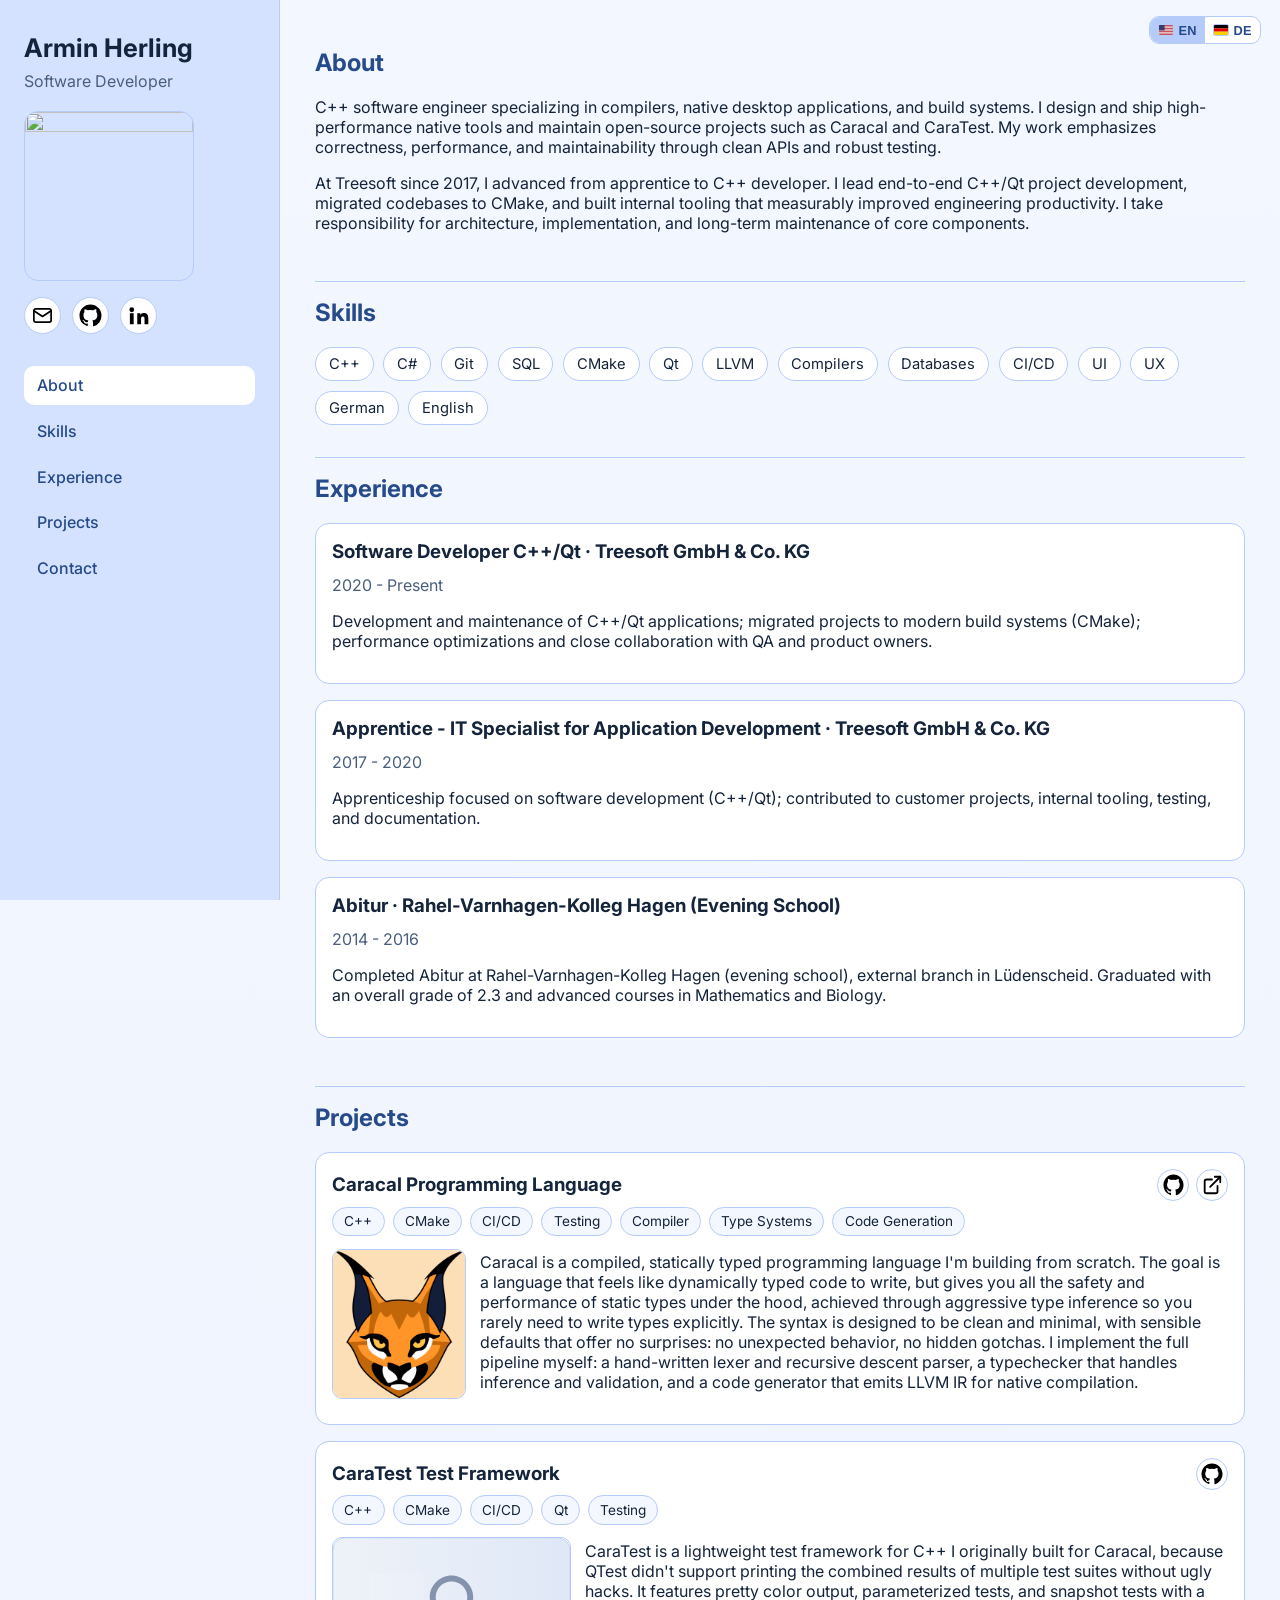
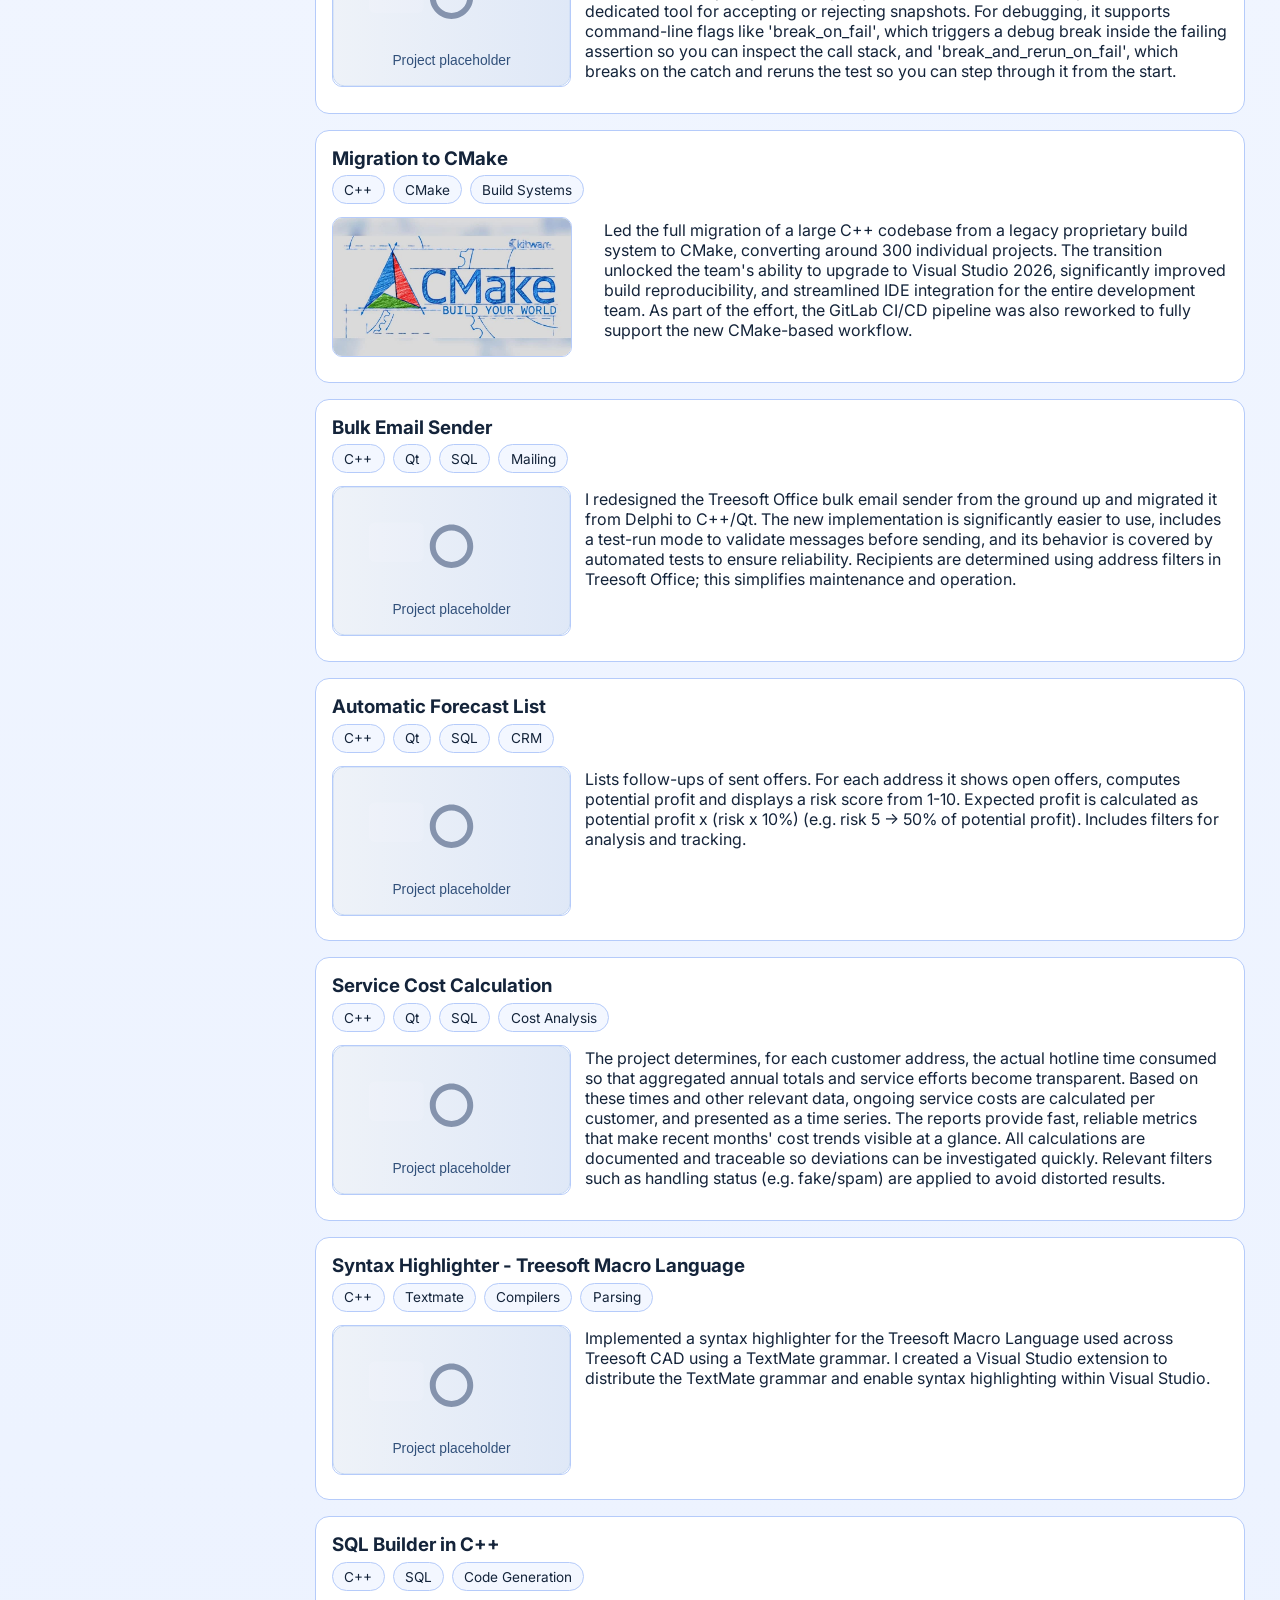
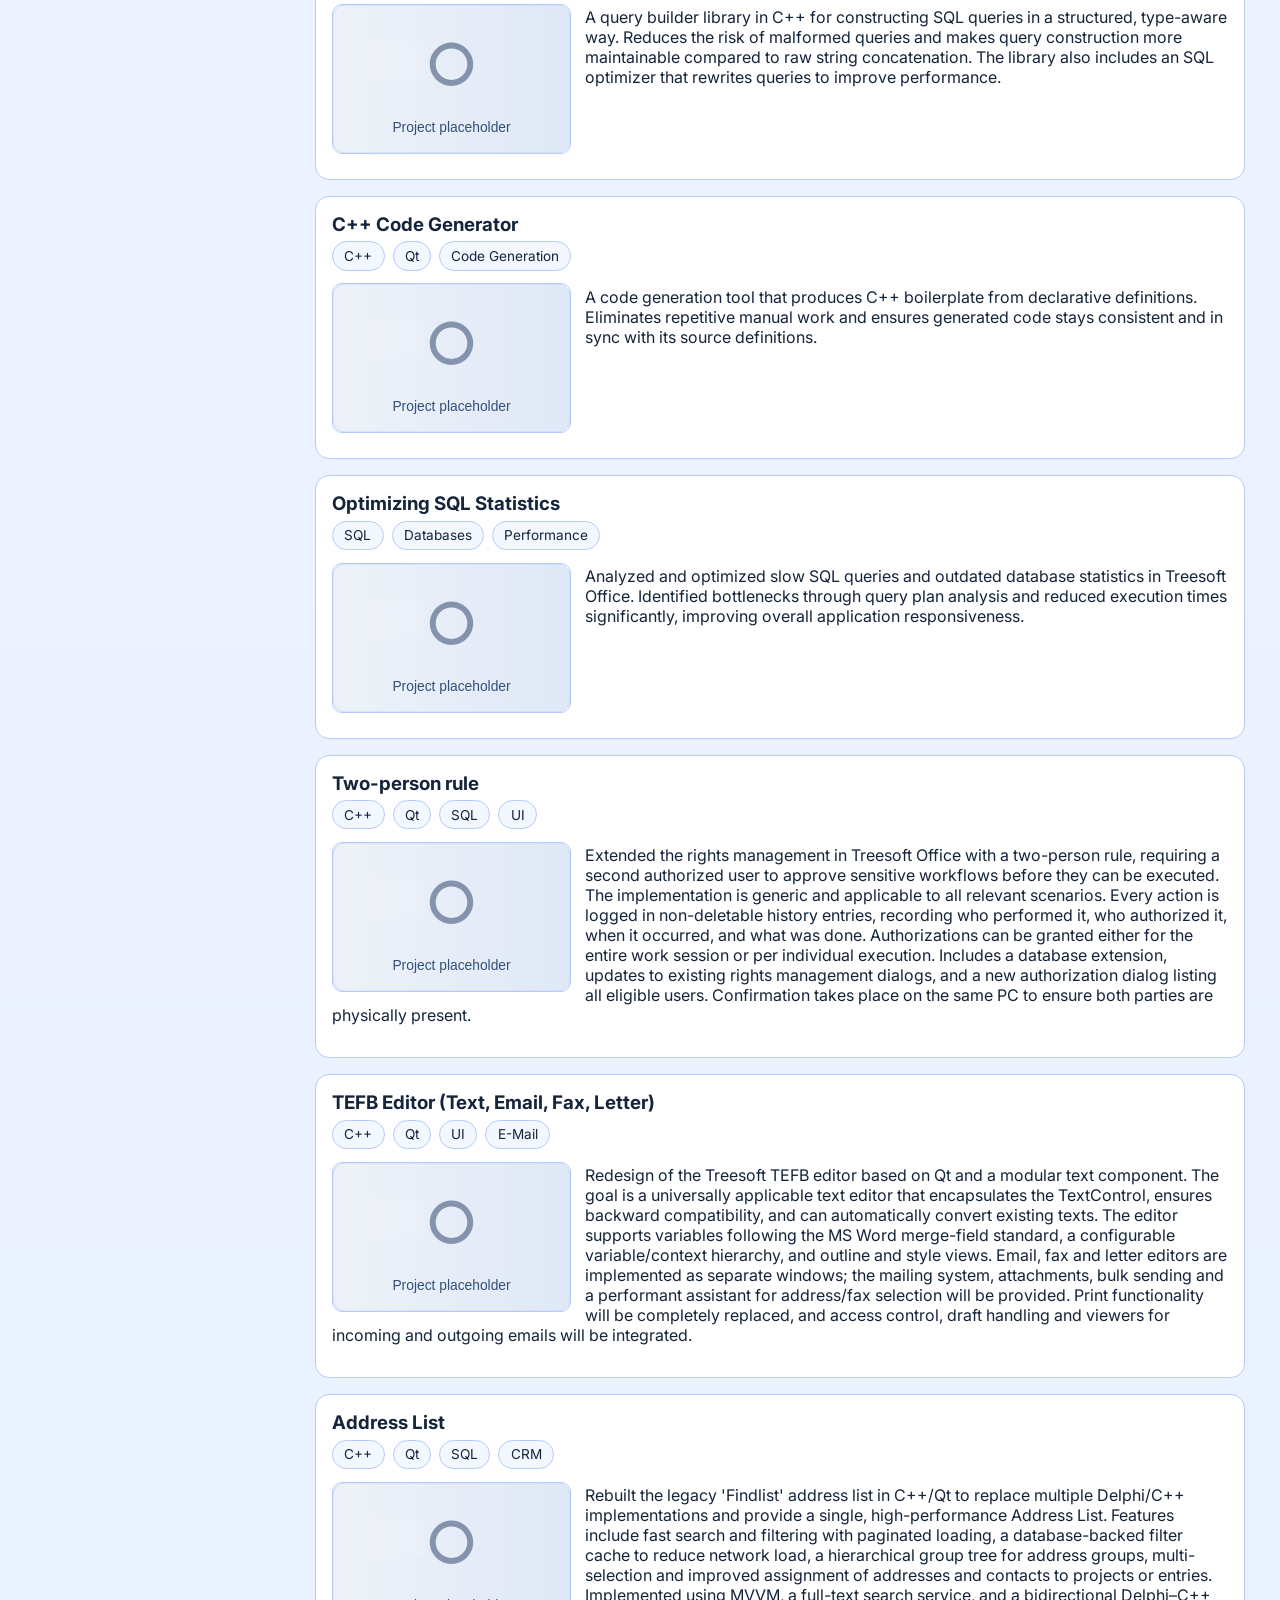
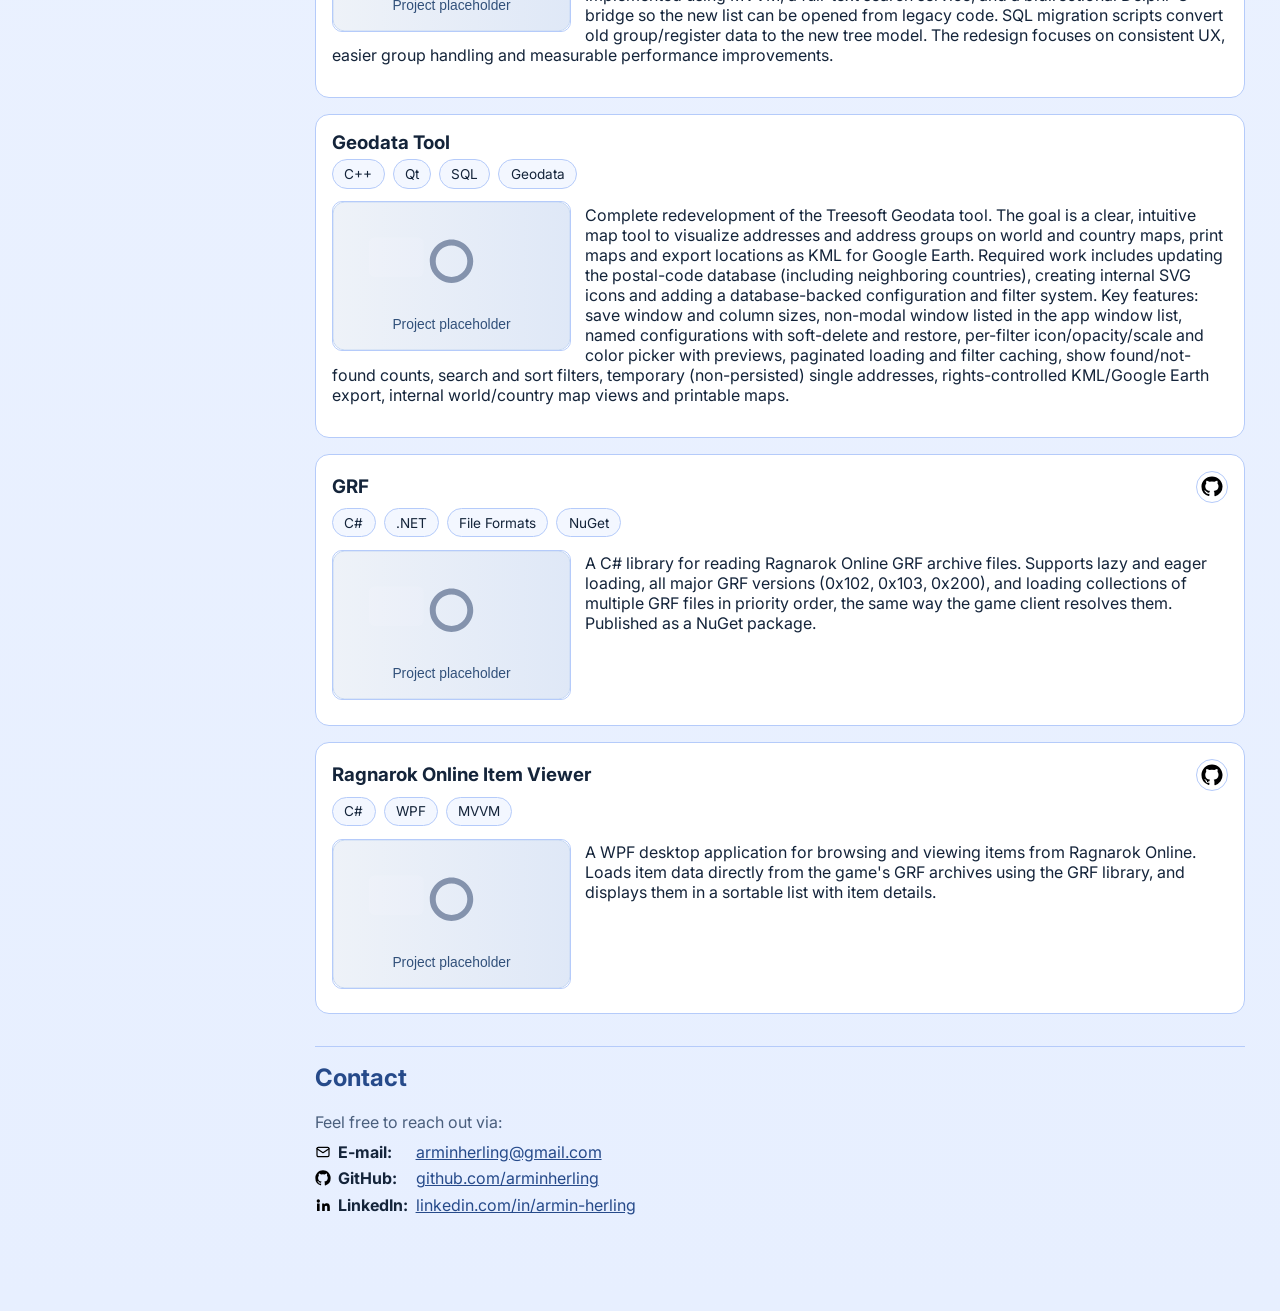
==== resume/index.html @ a92a7674 "Resume with projects" ====
<!DOCTYPE html>
<html lang="en">
  <head>
    <meta charset="UTF-8" />
    <meta name="viewport" content="width=device-width, initial-scale=1.0" />
    <title id="page-title">Armin Herling | Portfolio</title>
    <meta
      id="meta-description"
      name="description"
      content="Single-page portfolio with projects, skills, and contact details."
    />

    <!-- Open Graph / Discord preview -->
    <meta property="og:type" content="website" />
    <meta property="og:title" content="Armin Herling | Portfolio" />
    <meta property="og:description" content="Software developer specializing in C++, C#, compilers, and desktop applications. Check out my projects and skills." />
    <meta property="og:image" content="https://avatars.githubusercontent.com/u/32704397?v=4" />
    <meta property="og:image:width" content="460" />
    <meta property="og:image:height" content="460" />

    <!-- Twitter Card -->
    <meta name="twitter:card" content="summary" />
    <meta name="twitter:title" content="Armin Herling | Portfolio" />
    <meta name="twitter:description" content="Software developer specializing in C++, C#, compilers, and desktop applications. Check out my projects and skills." />
    <meta name="twitter:image" content="https://avatars.githubusercontent.com/u/32704397?v=4" />

    <link rel="preconnect" href="https://fonts.googleapis.com" />
    <link rel="preconnect" href="https://fonts.gstatic.com" crossorigin />
    <link
      href="https://fonts.googleapis.com/css2?family=Inter:wght@400;500;600;700&display=swap"
      rel="stylesheet"
    />
    <link rel="stylesheet" href="../styles.css" />
  </head>
  <body>
    <div class="page-layout">
      <aside
        class="sidebar"
        aria-label="Primary navigation"
        data-i18n-aria-label="nav.primaryAria"
      >
        <div class="sidebar-header">
          <div class="brand">
            <h1>Armin Herling</h1>
            <p data-i18n="brand.role">Software Developer</p>
          </div>

          <div class="sidebar-controls">
            <div
              class="lang-switch"
              role="group"
              aria-label="Language switcher"
              data-i18n-aria-label="lang.groupAria"
            >
              <button class="lang-btn active" type="button" data-lang="en" aria-label="English">
                <img class="lang-flag" src="../assets/flags/us.svg" alt="" aria-hidden="true" />
                <span class="lang-code">EN</span>
              </button>
              <button class="lang-btn" type="button" data-lang="de" aria-label="Deutsch">
                <img class="lang-flag" src="../assets/flags/de.svg" alt="" aria-hidden="true" />
                <span class="lang-code">DE</span>
              </button>
            </div>

            <button
              class="nav-toggle"
              type="button"
              aria-label="Toggle navigation menu"
              data-i18n-aria-label="nav.toggleAria"
              aria-controls="primary-nav"
              aria-expanded="false"
              data-i18n="nav.menu"
            >
              Menu
            </button>
          </div>
        </div>

        <div class="profile-photo-wrap" aria-hidden="true">
          <img
            class="profile-photo"
            src="https://avatars.githubusercontent.com/u/32704397?v=4"
            alt=""
          />
        </div>

        <section class="sidebar-contact" aria-label="Contact links">
          <a class="contact-icon-link" href="mailto:arminherling@gmail.com" aria-label="Email">
            <img class="contact-icon" src="../assets/icons/email.svg" alt="" aria-hidden="true" />
          </a>
          <a
            class="contact-icon-link"
            href="https://github.com/arminherling"
            target="_blank"
            rel="noreferrer"
            aria-label="GitHub"
          >
            <img class="contact-icon" src="../assets/icons/github.svg" alt="" aria-hidden="true" />
          </a>
          <a
            class="contact-icon-link"
            href="https://www.linkedin.com/in/armin-herling/"
            target="_blank"
            rel="noreferrer"
            aria-label="LinkedIn"
          >
            <img class="contact-icon" src="../assets/icons/linkedin.svg" alt="" aria-hidden="true" />
          </a>
        </section>

        <nav class="nav-links" id="primary-nav">
          <a href="#about" class="nav-link active" data-i18n="nav.about">About</a>
          <a href="#skills" class="nav-link" data-i18n="nav.skills">Skills</a>
          <a href="#experience" class="nav-link" data-i18n="nav.experience">Experience</a>
          <a href="#projects" class="nav-link" data-i18n="nav.projects">Projects</a>
          <a href="#contact" class="nav-link" data-i18n="nav.contact">Contact</a>
        </nav>
      </aside>

      <main class="content">
        <section id="about" class="section">
          <h2><a class="section-anchor" href="#about" data-i18n="about.title" aria-label="Permalink to About">About</a></h2>
          <div class="about-profile-photo-wrap" aria-hidden="true">
            <img
              class="about-profile-photo"
              src="https://avatars.githubusercontent.com/u/32704397?v=4"
              alt=""
            />
          </div>
          <p data-i18n="about.p1">
            C++ software engineer specializing in compilers, native desktop
            applications, and build systems. I design and ship high-performance
            native tools and maintain open-source projects such as Caracal and
            CaraTest. My work emphasizes correctness, performance, and
            maintainability through clean APIs and robust testing.
          </p>
          <p data-i18n="about.p2">
            At Treesoft since 2017, I advanced from apprentice to C++ developer.
            I lead end-to-end C++/Qt development, migrated codebases to CMake,
            and built internal tooling that measurably improved engineering
            productivity. I take responsibility for architecture, implementation,
            and long-term maintenance of core components.
          </p>
        </section>

        <section id="skills" class="section">
          <h2><a class="section-anchor" href="#skills" data-i18n="skills.title" aria-label="Permalink to Skills">Skills</a></h2>
          <ul class="chip-list">
            <li>C++</li>
            <li>C#</li>
            <li>Git</li>
            <li>SQL</li>
            <li>CMake</li>
            <li>Qt</li>
            <li>LLVM</li>
            <li data-i18n="skills.compilers">Compilers</li>
            <li data-i18n="skills.databases">Databases</li>
            <li>CI/CD</li>
            <li>UI</li>
            <li>UX</li>
            <li data-i18n="skills.german">German</li>
            <li data-i18n="skills.english">English</li>
          </ul>
        </section>

        <section id="experience" class="section">
          <h2><a class="section-anchor" href="#experience" data-i18n="experience.title" aria-label="Permalink to Experience">Experience</a></h2>
          <div class="card">
            <h3 data-i18n="experience.role1">Software Developer C++ · Treesoft GmbH & Co. KG</h3>
            <p class="meta" data-i18n="experience.time1">Since 01.08.2020</p>
            <p data-i18n="experience.desc1">
              Development and maintenance of C++ applications; migrated projects
              to modern build systems (CMake); performance optimizations and
              close collaboration with QA and product owners.
            </p>
          </div>
          <div class="card">
            <h3 data-i18n="experience.role2">Apprentice, IT Specialist for Application Development · Treesoft GmbH & Co. KG</h3>
            <p class="meta" data-i18n="experience.time2">Since 01.08.2017</p>
            <p data-i18n="experience.desc2">
              Apprenticeship focused on software development (C++/Qt); contributed
              to customer projects, internal tooling, testing, and documentation.
            </p>
          </div>
          <div class="card">
            <h3 data-i18n="experience.role3">Abitur, Rahel‑Varnhagen‑Kolleg Hagen (Evening School)</h3>
            <p class="meta" data-i18n="experience.time3">2014 - 2016</p>
            <p data-i18n="experience.desc3">Completed Abitur at Rahel‑Varnhagen‑Kolleg Hagen (evening school), external branch in Lüdenscheid, 2014 - 2016. Graduated with an overall grade of 2.3 and advanced courses in Mathematics and Biology. Coursework emphasized analytical problem-solving, independent study, and time management, demonstrating discipline and strong academic ability.</p>
          </div>
        </section>

        <section id="projects" class="section">
          <h2><a class="section-anchor" href="#projects" data-i18n="projects.title" aria-label="Permalink to Projects">Projects</a></h2>
          <div class="project-grid">
            <article class="card project-card">
              <div class="project-title-row">
                <h3 data-i18n="projects.name1">Caracal Programming Language</h3>
                <div class="project-links">
                  <a
                    class="project-github-link"
                    href="https://github.com/arminherling/Caracal"
                    target="_blank"
                    rel="noreferrer"
                    aria-label="Open Caracal on GitHub"
                  >
                    <img class="project-github-icon" src="../assets/icons/github.svg" alt="" aria-hidden="true" />
                  </a>
                  <a
                    class="project-site-link"
                    href="https://caracal-lang.org"
                    target="_blank"
                    rel="noreferrer"
                    aria-label="Open Caracal website"
                  >
                    <img class="project-site-icon" src="../assets/icons/globe.svg" alt="" aria-hidden="true" />
                  </a>
                </div>
              </div>
              <ul class="project-skill-list">
                <li>C++</li>
                <li>CMake</li>
                <li>CI/CD</li>
                <li>Testing</li>
                <li>Compiler</li>
                <li data-i18n="skills.typeSystems">Type Systems</li>
                <li data-i18n="skills.codeGeneration">Code Generation</li>
              </ul>
              <button
                class="project-preview-btn"
                type="button"
                data-preview-src="../assets/images/caracal-logo.png"
                data-preview-alt="Caracal logo"
                aria-label="Open larger project preview"
              >
                <img
                  class="project-image"
                  src="../assets/images/caracal-logo.png"
                  alt="Caracal logo"
                  loading="lazy"
                />
              </button>
              <p data-i18n="projects.desc1">
                Caracal is a programming language I'm building from scratch.
              </p>
            </article>
            <article class="card project-card">
              <div class="project-title-row">
                <h3 data-i18n="projects.name2">CaraTest Test Framework</h3>
                <a
                  class="project-github-link"
                  href="https://github.com/arminherling/CaraTest"
                  target="_blank"
                  rel="noreferrer"
                  aria-label="Open CaraTest on GitHub"
                >
                  <img class="project-github-icon" src="../assets/icons/github.svg" alt="" aria-hidden="true" />
                </a>
              </div>
              <ul class="project-skill-list">
                <li>C++</li>
                <li>CMake</li>
                <li>CI/CD</li>
                <li>Qt</li>
                <li>Testing</li>
              </ul>
              <button
                class="project-preview-btn"
                type="button"
                data-preview-src="../assets/images/placeholder-project.svg"
                data-preview-alt="CaraTest preview"
                aria-label="Open larger project preview"
              >
                <img
                  class="project-image"
                  src="../assets/images/placeholder-project.svg"
                  alt="CaraTest preview"
                  loading="lazy"
                />
              </button>
              <p data-i18n="projects.desc2">
                CaraTest is a lightweight test framework for C++.
              </p>
            </article>
            <article class="card project-card">
              <div class="project-title-row">
                <h3 data-i18n="projects.name3">Umstellung auf CMake</h3>
              </div>
              <ul class="project-skill-list">
                <li>C++</li>
                <li>CMake</li>
                <li>Build Systems</li>
              </ul>
              <button
                class="project-preview-btn"
                type="button"
                data-preview-src="../assets/images/cmake.png"
                data-preview-alt="CMake build system migration"
                aria-label="Open larger project preview"
              >
                <img
                  class="project-image"
                  src="../assets/images/cmake.png"
                  alt="CMake build system migration"
                  loading="lazy"
                />
              </button>
              <p data-i18n="projects.desc3"></p>
            </article>
            <article class="card project-card">
              <div class="project-title-row">
                <h3 data-i18n="projects.name4">Email Mehrfachversand</h3>
              </div>
              <ul class="project-skill-list">
                <li>C++</li>
                <li>Qt</li>
                <li>SQL</li>
                <li>Mailing</li>
              </ul>
              <button
                class="project-preview-btn"
                type="button"
                data-preview-src="../assets/images/placeholder-project.svg"
                data-preview-alt="Email bulk sending preview"
                aria-label="Open larger project preview"
              >
                <img
                  class="project-image"
                  src="../assets/images/placeholder-project.svg"
                  alt="Email bulk sending preview"
                  loading="lazy"
                />
              </button>
              <p data-i18n="projects.desc4"></p>
            </article>
            <article class="card project-card">
              <div class="project-title-row">
                <h3 data-i18n="projects.name5">Automatische Forecastliste</h3>
              </div>
              <ul class="project-skill-list">
                <li>C++</li>
                <li>Qt</li>
                <li>SQL</li>
                <li>CRM</li>
              </ul>
              <button
                class="project-preview-btn"
                type="button"
                data-preview-src="../assets/images/placeholder-project.svg"
                data-preview-alt="Forecast list preview"
                aria-label="Open larger project preview"
              >
                <img
                  class="project-image"
                  src="../assets/images/placeholder-project.svg"
                  alt="Forecast list preview"
                  loading="lazy"
                />
              </button>
              <p data-i18n="projects.desc5"></p>
            </article>
            <article class="card project-card">
              <div class="project-title-row">
                <h3 data-i18n="projects.name6">Ermittlung von Servicekosten</h3>
              </div>
              <ul class="project-skill-list">
                <li>C++</li>
                <li>Qt</li>
                <li>SQL</li>
                <li>Cost Analysis</li>
              </ul>
              <button
                class="project-preview-btn"
                type="button"
                data-preview-src="../assets/images/placeholder-project.svg"
                data-preview-alt="Service costs calculation preview"
                aria-label="Open larger project preview"
              >
                <img
                  class="project-image"
                  src="../assets/images/placeholder-project.svg"
                  alt="Service costs calculation preview"
                  loading="lazy"
                />
              </button>
              <p data-i18n="projects.desc6"></p>
            </article>
            <article class="card project-card">
              <div class="project-title-row">
                <h3 data-i18n="projects.name7">Syntax Highlighter</h3>
              </div>
              <ul class="project-skill-list">
                <li>C++</li>
                <li>Textmate</li>
                <li data-i18n="skills.compilers">Compilers</li>
                <li>Parsing</li>
              </ul>
              <button
                class="project-preview-btn"
                type="button"
                data-preview-src="../assets/images/placeholder-project.svg"
                data-preview-alt="Syntax highlighter preview"
                aria-label="Open larger project preview"
              >
                <img
                  class="project-image"
                  src="../assets/images/placeholder-project.svg"
                  alt="Syntax highlighter preview"
                  loading="lazy"
                />
              </button>
              <p data-i18n="projects.desc7"></p>
            </article>
            <article class="card project-card">
              <div class="project-title-row">
                <h3 data-i18n="projects.name8">SQL Builder</h3>
              </div>
              <ul class="project-skill-list">
                <li>C++</li>
                <li>SQL</li>
                <li data-i18n="skills.codeGeneration">Code Generation</li>
              </ul>
              <button
                class="project-preview-btn"
                type="button"
                data-preview-src="../assets/images/placeholder-project.svg"
                data-preview-alt="SQL Builder preview"
                aria-label="Open larger project preview"
              >
                <img
                  class="project-image"
                  src="../assets/images/placeholder-project.svg"
                  alt="SQL Builder preview"
                  loading="lazy"
                />
              </button>
              <p data-i18n="projects.desc8"></p>
            </article>
            <article class="card project-card">
              <div class="project-title-row">
                <h3 data-i18n="projects.name9">C++ Code Generator</h3>
              </div>
              <ul class="project-skill-list">
                <li>C++</li>
                <li>Qt</li>
                <li data-i18n="skills.codeGeneration">Code Generation</li>
              </ul>
              <button
                class="project-preview-btn"
                type="button"
                data-preview-src="../assets/images/placeholder-project.svg"
                data-preview-alt="C++ Code Generator preview"
                aria-label="Open larger project preview"
              >
                <img
                  class="project-image"
                  src="../assets/images/placeholder-project.svg"
                  alt="C++ Code Generator preview"
                  loading="lazy"
                />
              </button>
              <p data-i18n="projects.desc9"></p>
            </article>
            <article class="card project-card">
              <div class="project-title-row">
                <h3 data-i18n="projects.name10">SQL Statistiken</h3>
              </div>
              <ul class="project-skill-list">
                <li>SQL</li>
                <li data-i18n="skills.databases">Databases</li>
                <li>Performance</li>
              </ul>
              <button
                class="project-preview-btn"
                type="button"
                data-preview-src="../assets/images/placeholder-project.svg"
                data-preview-alt="SQL statistics preview"
                aria-label="Open larger project preview"
              >
                <img
                  class="project-image"
                  src="../assets/images/placeholder-project.svg"
                  alt="SQL statistics preview"
                  loading="lazy"
                />
              </button>
              <p data-i18n="projects.desc10"></p>
            </article>
            <article class="card project-card">
              <div class="project-title-row">
                <h3 data-i18n="projects.name11">Abschlussproject Vier-Augen-Prinzip</h3>
              </div>
              <ul class="project-skill-list">
                <li>C++</li>
                <li>Qt</li>
                <li>SQL</li>
                <li>UI</li>
              </ul>
              <button
                class="project-preview-btn"
                type="button"
                data-preview-src="../assets/images/placeholder-project.svg"
                data-preview-alt="Vier-Augen-Prinzip preview"
                aria-label="Open larger project preview"
              >
                <img
                  class="project-image"
                  src="../assets/images/placeholder-project.svg"
                  alt="Vier-Augen-Prinzip preview"
                  loading="lazy"
                />
              </button>
              <p data-i18n="projects.desc11"></p>
            </article>
            <article class="card project-card">
              <div class="project-title-row">
                <h3 data-i18n="projects.name12">TEFB-Editor</h3>
              </div>
              <ul class="project-skill-list">
                <li>C++</li>
                <li>Qt</li>
                <li>UI</li>
                <li>E-Mail</li>
              </ul>
              <button
                class="project-preview-btn"
                type="button"
                data-preview-src="../assets/images/placeholder-project.svg"
                data-preview-alt="TEFB document editor preview"
                aria-label="Open larger project preview"
              >
                <img
                  class="project-image"
                  src="../assets/images/placeholder-project.svg"
                  alt="TEFB document editor preview"
                  loading="lazy"
                />
              </button>
              <p data-i18n="projects.desc12"></p>
            </article>
            <article class="card project-card">
              <div class="project-title-row">
                <h3 data-i18n="projects.name13">Adressliste</h3>
              </div>
              <ul class="project-skill-list">
                <li>C++</li>
                <li>Qt</li>
                <li>SQL</li>
                <li>CRM</li>
              </ul>
              <button
                class="project-preview-btn"
                type="button"
                data-preview-src="../assets/images/placeholder-project.svg"
                data-preview-alt="Address list preview"
                aria-label="Open larger project preview"
              >
                <img
                  class="project-image"
                  src="../assets/images/placeholder-project.svg"
                  alt="Address list preview"
                  loading="lazy"
                />
              </button>
              <p data-i18n="projects.desc13"></p>
            </article>
            <article class="card project-card">
              <div class="project-title-row">
                <h3 data-i18n="projects.name14">Geodaten-Tool</h3>
              </div>
              <ul class="project-skill-list">
                <li>C++</li>
                <li>Qt</li>
                <li>SQL</li>
                <li>Geodata</li>
              </ul>
              <button
                class="project-preview-btn"
                type="button"
                data-preview-src="../assets/images/placeholder-project.svg"
                data-preview-alt="Geodata preview"
                aria-label="Open larger project preview"
              >
                <img
                  class="project-image"
                  src="../assets/images/placeholder-project.svg"
                  alt="Geodata preview"
                  loading="lazy"
                />
              </button>
              <p data-i18n="projects.desc14"></p>
            </article>
            <article class="card project-card">
              <div class="project-title-row">
                <h3>GRF</h3>
                <a
                  class="project-github-link"
                  href="https://github.com/arminherling/GRF"
                  target="_blank"
                  rel="noreferrer"
                  aria-label="Open GRF on GitHub"
                >
                  <img class="project-github-icon" src="../assets/icons/github.svg" alt="" aria-hidden="true" />
                </a>
              </div>
              <ul class="project-skill-list">
                <li>C#</li>
                <li>.NET</li>
                <li>File Formats</li>
                <li>NuGet</li>
              </ul>
              <button
                class="project-preview-btn"
                type="button"
                data-preview-src="../assets/images/placeholder-project.svg"
                data-preview-alt="GRF preview"
                aria-label="Open larger project preview"
              >
                <img
                  class="project-image"
                  src="../assets/images/placeholder-project.svg"
                  alt="GRF preview"
                  loading="lazy"
                />
              </button>

              <p data-i18n="projects.desc15"></p>
            </article>
            <article class="card project-card">
              <div class="project-title-row">
                <h3>Ragnarok Online Item Viewer</h3>
                <a
                  class="project-github-link"
                  href="https://github.com/arminherling/Ragnarok-Online-Item-Viewer"
                  target="_blank"
                  rel="noreferrer"
                  aria-label="Open Ragnarok Online Item Viewer on GitHub"
                >
                  <img class="project-github-icon" src="../assets/icons/github.svg" alt="" aria-hidden="true" />
                </a>
              </div>
              <ul class="project-skill-list">
                <li>C#</li>
                <li>WPF</li>
                <li>MVVM</li>
              </ul>
              <button
                class="project-preview-btn"
                type="button"
                data-preview-src="../assets/images/placeholder-project.svg"
                data-preview-alt="Ragnarok Online Item Viewer preview"
                aria-label="Open larger project preview"
              >
                <img
                  class="project-image"
                  src="../assets/images/placeholder-project.svg"
                  alt="Ragnarok Online Item Viewer preview"
                  loading="lazy"
                />
              </button>

              <p data-i18n="projects.desc16"></p>
            </article>
          </div>
        </section>

        <section id="contact" class="section">
          <h2><a class="section-anchor" href="#contact" data-i18n="contact.title" aria-label="Permalink to Contact">Contact</a></h2>
          <p class="contact-intro" data-i18n="contact.intro">Feel free to reach out via:</p>
          <ul class="contact-list">
            <li>
              <img class="contact-list-icon" src="../assets/icons/email.svg" alt="" aria-hidden="true" />
              <strong data-i18n="contact.emailLabel">E-mail:</strong>
              <a href="mailto:arminherling@gmail.com">arminherling@gmail.com</a>
            </li>
            <li>
              <img class="contact-list-icon" src="../assets/icons/github.svg" alt="" aria-hidden="true" />
              <strong data-i18n="contact.githubLabel">GitHub:</strong>
              <a href="https://github.com/arminherling" target="_blank" rel="noreferrer">github.com/arminherling</a>
            </li>
            <li>
              <img class="contact-list-icon" src="../assets/icons/linkedin.svg" alt="" aria-hidden="true" />
              <strong data-i18n="contact.linkedinLabel">LinkedIn:</strong>
              <a href="https://www.linkedin.com/in/armin-herling/" target="_blank" rel="noreferrer">linkedin.com/in/armin-herling</a>
            </li>
          </ul>
        </section>

      </main>
    </div>

    <div class="image-lightbox" id="project-lightbox" hidden aria-hidden="true">
      <button class="image-lightbox-close" type="button" aria-label="Close image preview">×</button>
      <img class="image-lightbox-image" src="" alt="" />
    </div>

    <script src="../translations.js"></script>
    <script src="../script.js"></script>
  </body>
</html>
---- styles.css ----
:root {
  --blue-50: #f3f7ff;
  --blue-100: #e7efff;
  --blue-200: #d4e2ff;
  --blue-300: #b5cbfa;
  --blue-500: #5f86d6;
  --blue-700: #264a8a;
  --text-main: #14243a;
  --text-muted: #4a5f7d;
  --white: #ffffff;
}

* {
  box-sizing: border-box;
}

html {
  scroll-behavior: smooth;
}

body {
  margin: 0;
  font-family: "Inter", system-ui, -apple-system, Segoe UI, Roboto, sans-serif;
  color: var(--text-main);
  background: linear-gradient(180deg, var(--blue-50), var(--blue-100));
}

.page-layout {
  min-height: 100vh;
  display: grid;
  grid-template-columns: 280px 1fr;
}

.sidebar {
  position: sticky;
  top: 0;
  align-self: start;
  height: 100vh;
  padding: 2rem 1.5rem;
  background: var(--blue-200);
  border-right: 1px solid var(--blue-300);
}

.sidebar-header {
  display: flex;
  justify-content: space-between;
  align-items: flex-start;
  gap: 1rem;
}

.sidebar-controls {
  display: flex;
  flex-direction: column;
  align-items: flex-end;
  gap: 0.55rem;
}

.brand h1 {
  margin: 0;
  font-size: 1.6rem;
}

.brand p {
  margin: 0.5rem 0 0;
  color: var(--text-muted);
}

.nav-toggle {
  display: none;
  border: 1px solid var(--blue-300);
  background: var(--white);
  color: var(--blue-700);
  border-radius: 10px;
  padding: 0.45rem 0.75rem;
  font-weight: 600;
  cursor: pointer;
}

.lang-switch {
  display: inline-flex;
  position: fixed;
  top: 1rem;
  right: 1.2rem;
  z-index: 1100;
  border: 1px solid var(--blue-300);
  border-radius: 10px;
  overflow: hidden;
  background: var(--white);
}

.lang-btn {
  display: inline-flex;
  align-items: center;
  gap: 0.3rem;
  border: none;
  background: transparent;
  color: var(--blue-700);
  padding: 0.35rem 0.5rem;
  font-size: 0.8rem;
  font-weight: 700;
  cursor: pointer;
}

.lang-flag {
  width: 1rem;
  height: 0.75rem;
  object-fit: cover;
  border-radius: 2px;
  border: 1px solid var(--blue-300);
  display: inline-block;
}

.lang-code {
  letter-spacing: 0.02em;
}

.lang-btn.active {
  background: var(--blue-300);
}

.profile-photo-wrap {
  margin-top: 1.25rem;
}

.about-profile-photo-wrap {
  display: none;
}

.about-profile-photo {
  width: 100%;
  max-width: 170px;
  aspect-ratio: 1 / 1;
  object-fit: cover;
  border-radius: 14px;
  border: 1px solid var(--blue-300);
  display: block;
}

.profile-photo {
  width: 100%;
  max-width: 170px;
  aspect-ratio: 1 / 1;
  object-fit: cover;
  border-radius: 14px;
  border: 1px solid var(--blue-300);
  display: block;
}

.sidebar-contact {
  margin-top: 1rem;
  display: flex;
  align-items: center;
  gap: 0.7rem;
}

.contact-icon {
  width: 1.45rem;
  height: 1.45rem;
  display: inline-block;
  flex-shrink: 0;
}

.contact-icon-link {
  display: inline-flex;
  align-items: center;
  justify-content: center;
  width: 2.3rem;
  height: 2.3rem;
  border-radius: 999px;
  border: 1px solid var(--blue-300);
  background: var(--white);
}

.contact-icon-link:hover {
  background: var(--blue-100);
}

.nav-links {
  margin-top: 2rem;
  display: flex;
  flex-direction: column;
  gap: 0.4rem;
}

.nav-link {
  text-decoration: none;
  color: var(--blue-700);
  font-weight: 500;
  padding: 0.6rem 0.8rem;
  border-radius: 10px;
  transition: background-color 0.2s ease;
}

.nav-link:hover,
.nav-link.active {
  background: var(--white);
}

.content {
  padding: 2rem 2.2rem 4rem;
  max-width: 1000px;
}

.section {
  padding: 1rem 0 2rem;
  border-bottom: 1px solid var(--blue-300);
}

.section:last-child {
  border-bottom: none;
}

h2 {
  margin-top: 0;
  color: var(--blue-700);
}

/* Make entire section heading clickable but only show underline and '#' on hover */
.section-anchor {
  color: inherit;
  text-decoration: none;
  display: inline-block;
  position: relative;
}

.section-anchor::after {
  content: "#";
  opacity: 0;
  margin-left: 0.4rem;
  color: var(--text-muted);
  font-weight: 600;
  transition: opacity 120ms ease, transform 120ms ease;
  transform: translateY(-1px);
}

.section-anchor:hover {
  text-decoration: underline;
}

.section-anchor:hover::after {
  opacity: 1;
  transform: translateY(0);
}

h3 {
  margin: 0 0 0.75rem;
}

.card {
  background: var(--white);
  border: 1px solid var(--blue-300);
  border-radius: 14px;
  padding: 1rem;
  margin-bottom: 1rem;
}

.meta {
  color: var(--text-muted);
  margin: 0.2rem 0 0.6rem;
}

.project-grid {
  display: flex;
  flex-direction: column;
  gap: 1rem;
}

.project-card {
  margin-bottom: 0;
}

.project-title-row {
  display: flex;
  align-items: center;
  justify-content: space-between;
  gap: 0.6rem;
  margin-bottom: 0.35rem;
}

.project-title-row h3 {
  margin: 0;
}

.project-github-link {
  display: inline-flex;
  align-items: center;
  justify-content: center;
  width: 2rem;
  height: 2rem;
  border-radius: 999px;
  border: 1px solid var(--blue-300);
  background: var(--white);
  flex-shrink: 0;
}

.project-github-link:hover {
  background: var(--blue-100);
}

.project-github-icon {
  width: 1.35rem;
  height: 1.35rem;
  display: block;
}

.project-site-link {
  display: inline-flex;
  align-items: center;
  justify-content: center;
  width: 2rem;
  height: 2rem;
  border-radius: 999px;
  border: 1px solid var(--blue-300);
  background: var(--white);
  flex-shrink: 0;
}

.project-site-link:hover {
  background: var(--blue-100);
}

.project-site-icon {
  width: 1.35rem;
  height: 1.35rem;
  display: block;
}

.project-links {
  display: inline-flex;
  align-items: center;
  gap: 0.4rem;
}

.project-preview-btn {
  border: 0;
  background: transparent;
  padding: 0;
  float: left;
  margin: 0.1rem 0.9rem 0.55rem 0;
  cursor: pointer;
}

.project-image {
  width: min(100%, 240px);
  max-height: 150px;
  object-fit: cover;
  border-radius: 10px;
  border: 1px solid var(--blue-300);
  display: block;
}

.project-preview-btn:hover .project-image {
  border-color: var(--blue-700);
}

.project-skill-list {
  list-style: none;
  padding: 0;
  margin: 0.25rem 0 0.7rem;
  display: flex;
  flex-wrap: wrap;
  gap: 0.5rem;
}

.project-skill-list li {
  background: var(--blue-50);
  border: 1px solid var(--blue-300);
  border-radius: 999px;
  padding: 0.35rem 0.7rem;
  font-size: 0.85rem;
}

.image-lightbox {
  position: fixed;
  inset: 0;
  z-index: 1200;
  background: rgba(29, 43, 59, 0.78);
  display: flex;
  align-items: center;
  justify-content: center;
  padding: 1.2rem;
}

.image-lightbox[hidden] {
  display: none;
}

.image-lightbox-image {
  max-width: min(92vw, 1100px);
  max-height: 86vh;
  width: auto;
  height: auto;
  border-radius: 12px;
  border: 1px solid var(--blue-300);
  background: var(--white);
}

.image-lightbox-close {
  position: absolute;
  top: 1rem;
  right: 1rem;
  width: 2.3rem;
  height: 2.3rem;
  border-radius: 999px;
  border: 1px solid var(--blue-300);
  background: var(--white);
  color: var(--blue-700);
  font-size: 1.3rem;
  line-height: 1;
  cursor: pointer;
}

.chip-list {
  list-style: none;
  padding: 0;
  margin: 0;
  display: flex;
  flex-wrap: wrap;
  gap: 0.6rem;
}

.chip-list li {
  background: var(--white);
  border: 1px solid var(--blue-300);
  padding: 0.45rem 0.8rem;
  border-radius: 999px;
  font-size: 0.92rem;
}

.contact-list {
  list-style: none;
  padding: 0;
  margin: 0;
  display: grid;
  grid-template-columns: 1rem max-content 1fr;
  align-items: center;
  column-gap: 0.45rem;
  row-gap: 0.4rem;
}

.contact-intro {
  margin: 0 0 0.6rem;
  color: var(--text-muted);
}

.contact-list li {
  display: contents;
}

.contact-list-icon {
  width: 1rem;
  height: 1rem;
  flex-shrink: 0;
}

.contact-list strong {
  white-space: nowrap;
}

.contact-list a {
  min-width: 0;
  word-break: break-word;
}

a {
  color: var(--blue-700);
}

@media (max-width: 860px) {
  .page-layout {
    grid-template-columns: 1fr;
  }

  .sidebar {
    display: grid;
    grid-template-columns: auto 1fr auto;
    align-items: start;
    column-gap: 0.6rem;
    position: fixed;
    top: 0;
    left: 0;
    right: 0;
    z-index: 1000;
    height: auto;
    padding: 1rem;
    border-right: none;
    border-bottom: 1px solid var(--blue-300);
  }

  .sidebar-header {
    display: contents;
  }

  .brand {
    grid-column: 1;
    grid-row: 1;
    align-self: start;
  }

  .sidebar-contact {
    grid-column: 2;
    grid-row: 1;
    align-self: start;
    justify-self: end;
    justify-content: flex-end;
    margin-top: 0;
    gap: 0.45rem;
  }

  .sidebar-controls {
    grid-column: 3;
    grid-row: 1;
    align-self: start;
    gap: 0.45rem;
  }

  .brand h1 {
    font-size: 1.3rem;
  }

  .brand p {
    font-size: 0.92rem;
  }

  .lang-code {
    display: none;
  }

  .lang-btn {
    gap: 0;
    padding: 0.35rem 0.45rem;
  }

  .lang-switch {
    position: static;
    top: auto;
    right: auto;
    z-index: auto;
  }

  .nav-toggle {
    display: inline-flex;
    align-self: flex-end;
  }

  .profile-photo-wrap {
    display: none;
  }

  .about-profile-photo-wrap {
    display: block;
    margin: 0 0 0.9rem;
  }

  .about-profile-photo {
    display: block;
  }

  .nav-links {
    grid-column: 1 / -1;
    grid-row: 2;
    display: none;
    margin-top: 1rem;
    flex-direction: column;
  }

  .nav-links.is-open {
    display: flex;
  }

  .nav-link {
    width: 100%;
  }

  .content {
    padding: 6.2rem 1rem 3rem;
  }

  .section {
    padding: 0.8rem 0 1.5rem;
    scroll-margin-top: 6.8rem;
  }

  .project-preview-btn {
    float: none;
    display: block;
    margin: 0.45rem 0 0.65rem;
  }

  .project-image {
    width: 100%;
    max-height: 220px;
  }
}
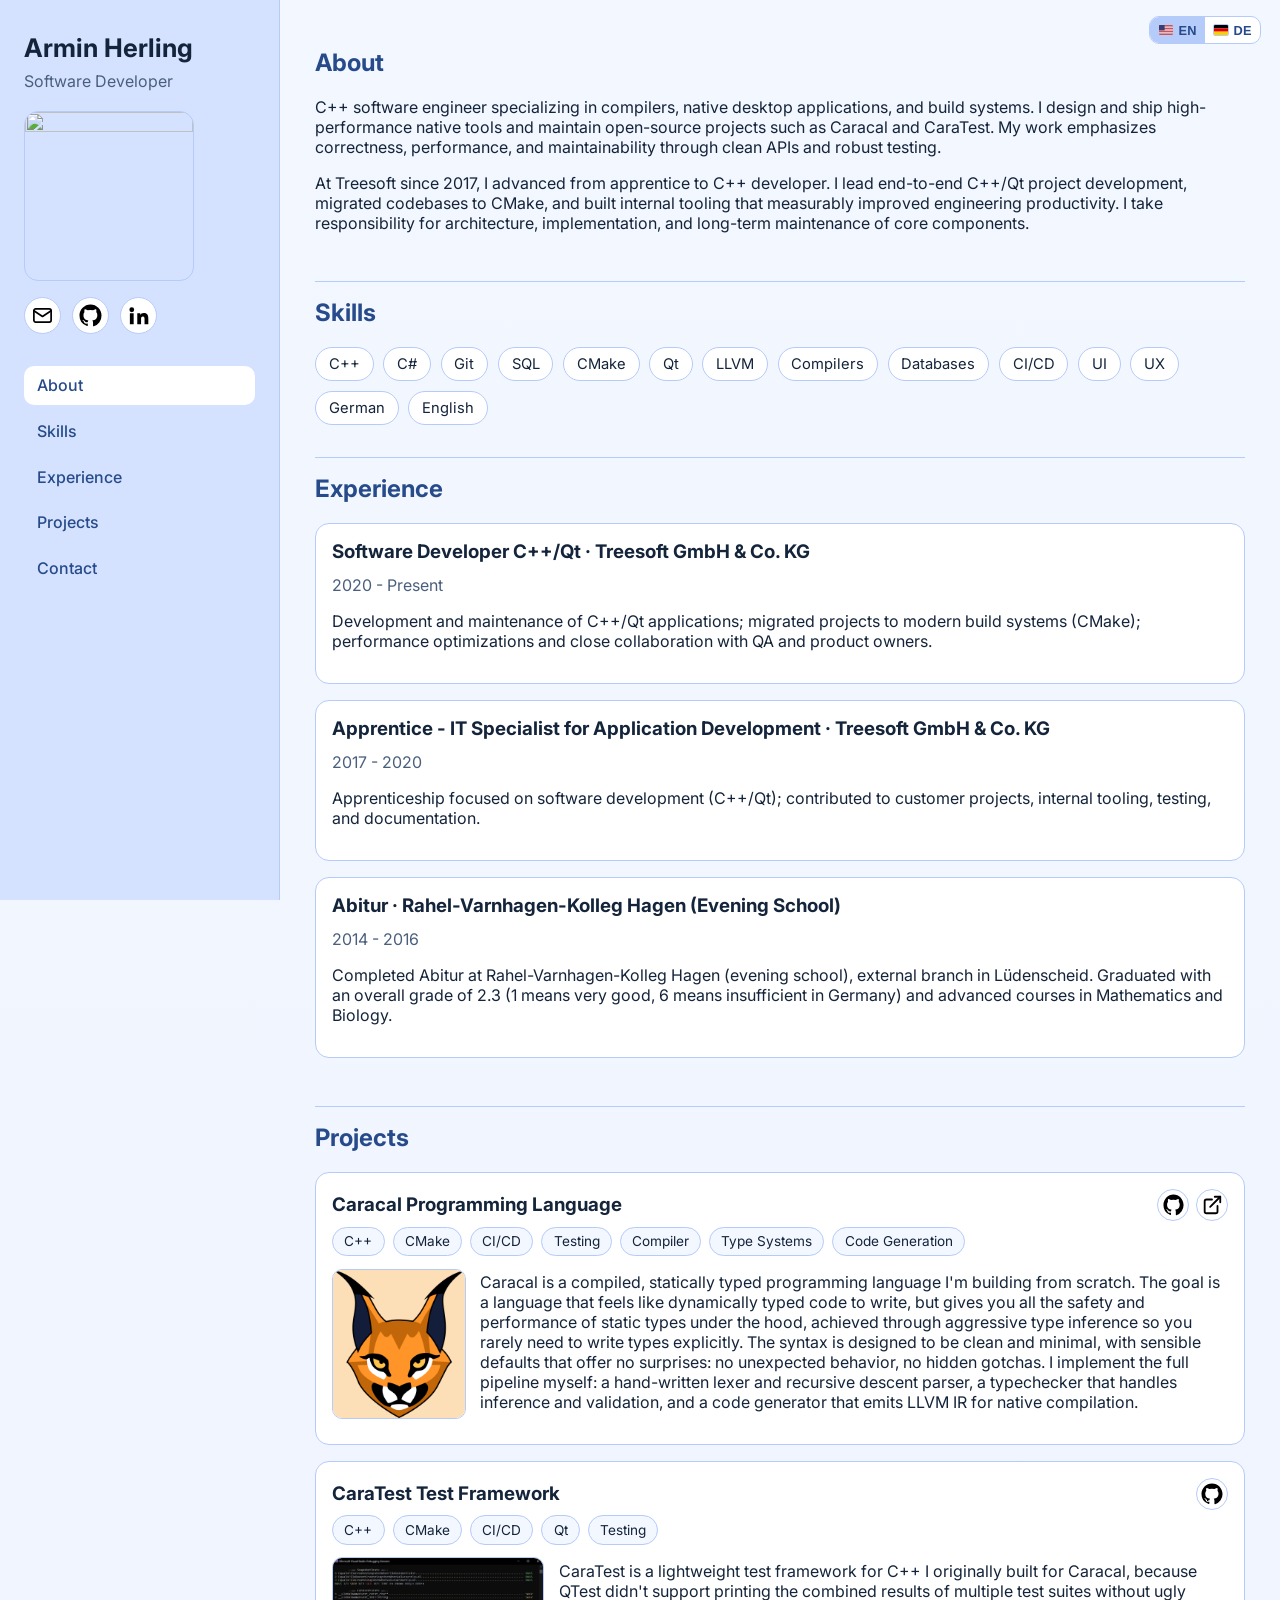
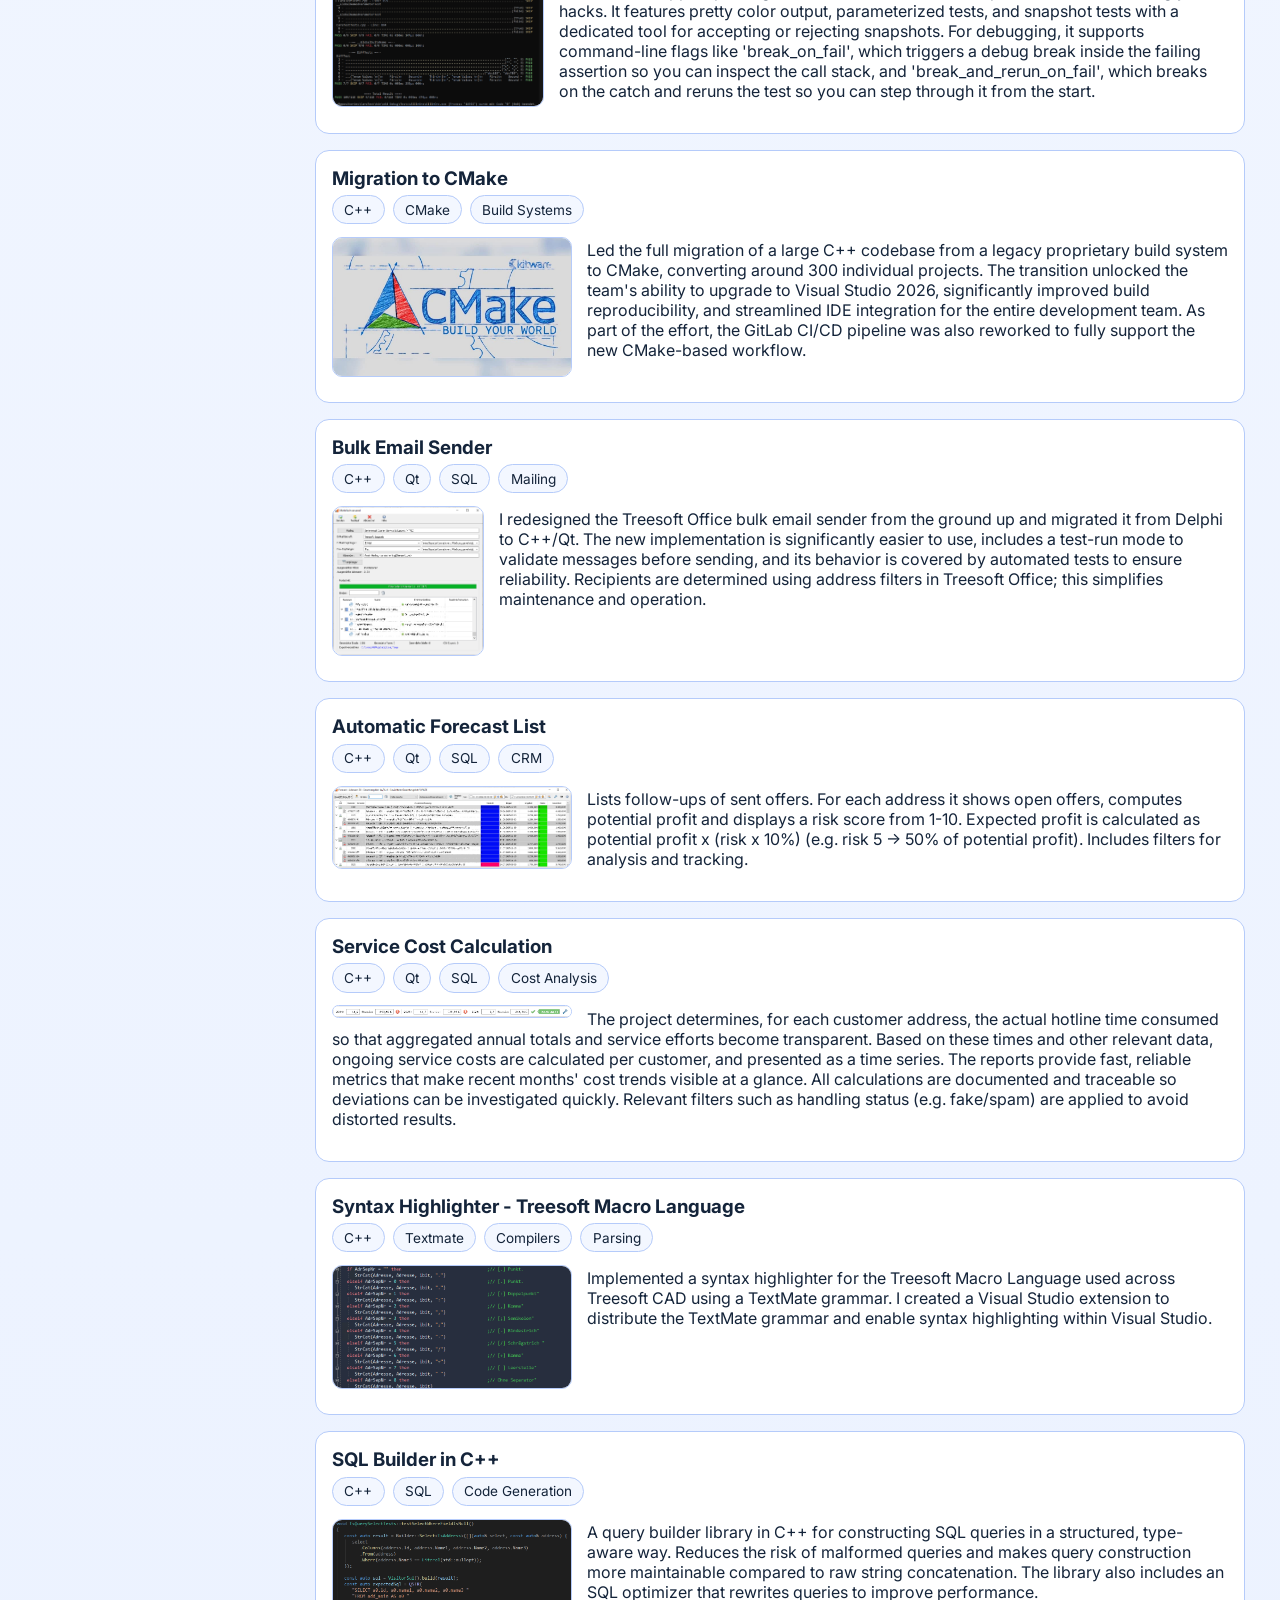
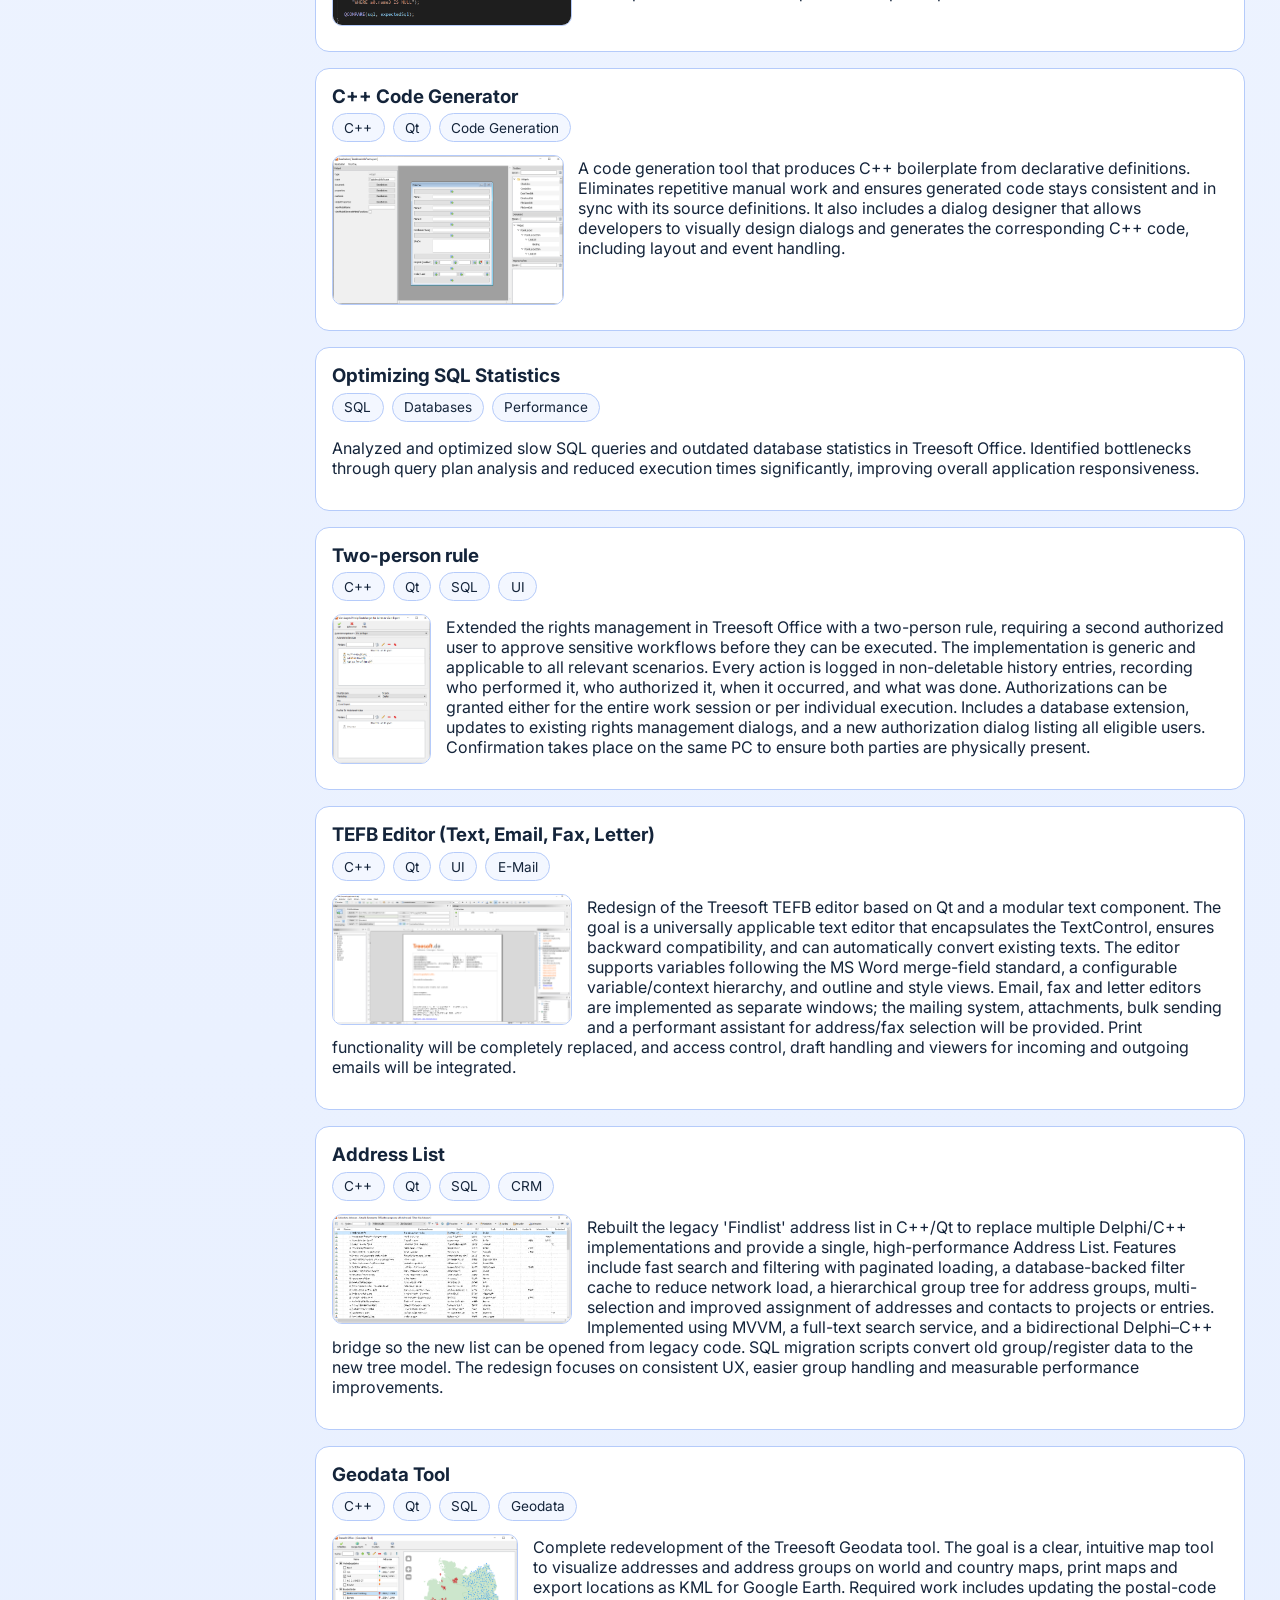
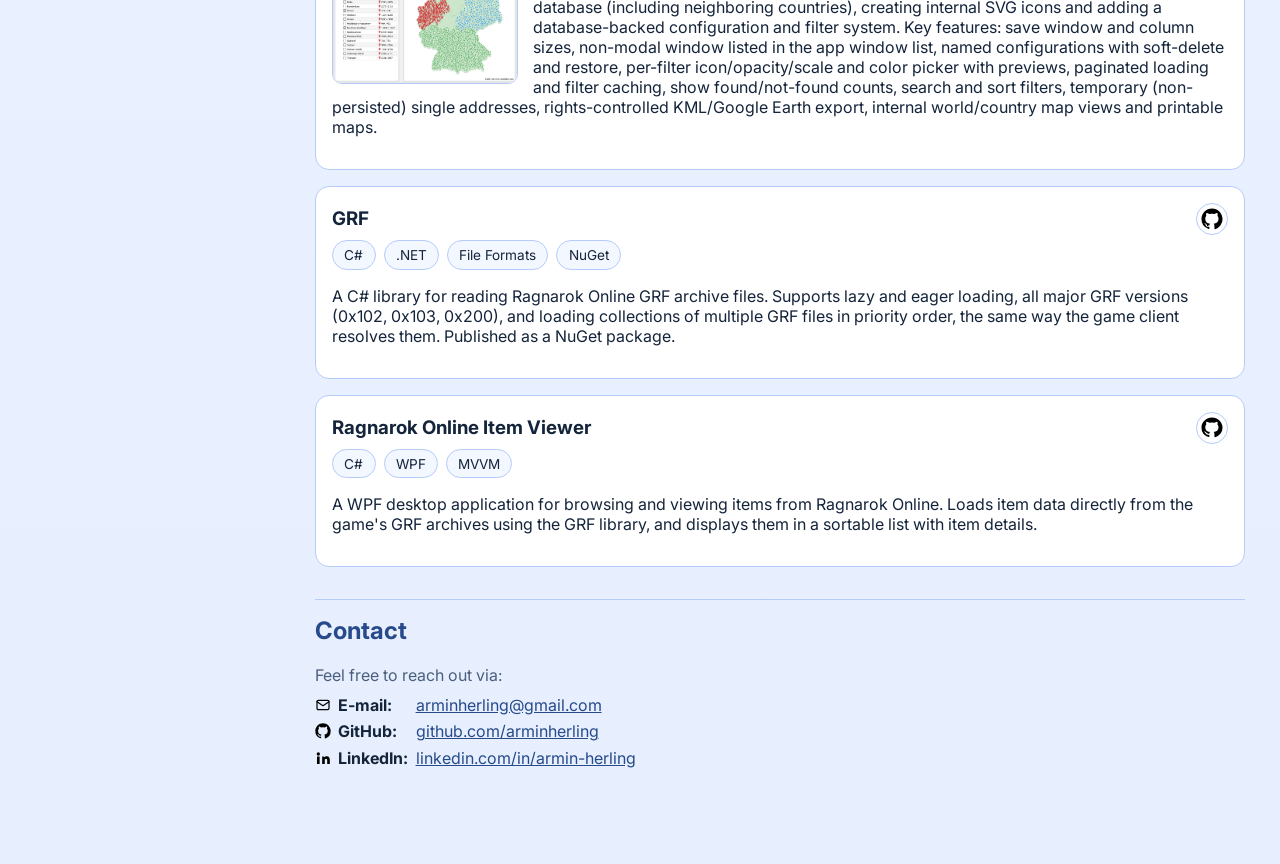
==== commit 1f178db4: "Updated project previews" ====
--- a/resume/index.html
+++ b/resume/index.html
@@ -266,13 +266,13 @@
               <button
                 class="project-preview-btn"
                 type="button"
-                data-preview-src="../assets/images/placeholder-project.svg"
+                data-preview-src="../assets/images/caratest.png"
                 data-preview-alt="CaraTest preview"
                 aria-label="Open larger project preview"
               >
                 <img
                   class="project-image"
-                  src="../assets/images/placeholder-project.svg"
+                  src="../assets/images/caratest.png"
                   alt="CaraTest preview"
                   loading="lazy"
                 />
@@ -319,13 +319,13 @@
               <button
                 class="project-preview-btn"
                 type="button"
-                data-preview-src="../assets/images/placeholder-project.svg"
+                data-preview-src="../assets/images/bulk-sender.png"
                 data-preview-alt="Email bulk sending preview"
                 aria-label="Open larger project preview"
               >
                 <img
                   class="project-image"
-                  src="../assets/images/placeholder-project.svg"
+                  src="../assets/images/bulk-sender.png"
                   alt="Email bulk sending preview"
                   loading="lazy"
                 />
@@ -345,13 +345,13 @@
               <button
                 class="project-preview-btn"
                 type="button"
-                data-preview-src="../assets/images/placeholder-project.svg"
+                data-preview-src="../assets/images/forecast-list.png"
                 data-preview-alt="Forecast list preview"
                 aria-label="Open larger project preview"
               >
                 <img
                   class="project-image"
-                  src="../assets/images/placeholder-project.svg"
+                  src="../assets/images/forecast-list.png"
                   alt="Forecast list preview"
                   loading="lazy"
                 />
@@ -371,13 +371,13 @@
               <button
                 class="project-preview-btn"
                 type="button"
-                data-preview-src="../assets/images/placeholder-project.svg"
+                data-preview-src="../assets/images/service-cost.png"
                 data-preview-alt="Service costs calculation preview"
                 aria-label="Open larger project preview"
               >
                 <img
                   class="project-image"
-                  src="../assets/images/placeholder-project.svg"
+                  src="../assets/images/service-cost.png"
                   alt="Service costs calculation preview"
                   loading="lazy"
                 />
@@ -397,13 +397,13 @@
               <button
                 class="project-preview-btn"
                 type="button"
-                data-preview-src="../assets/images/placeholder-project.svg"
+                data-preview-src="../assets/images/macro-syntax.png"
                 data-preview-alt="Syntax highlighter preview"
                 aria-label="Open larger project preview"
               >
                 <img
                   class="project-image"
-                  src="../assets/images/placeholder-project.svg"
+                  src="../assets/images/macro-syntax.png"
                   alt="Syntax highlighter preview"
                   loading="lazy"
                 />
@@ -422,13 +422,13 @@
               <button
                 class="project-preview-btn"
                 type="button"
-                data-preview-src="../assets/images/placeholder-project.svg"
+                data-preview-src="../assets/images/sql-builder.png"
                 data-preview-alt="SQL Builder preview"
                 aria-label="Open larger project preview"
               >
                 <img
                   class="project-image"
-                  src="../assets/images/placeholder-project.svg"
+                  src="../assets/images/sql-builder.png"
                   alt="SQL Builder preview"
                   loading="lazy"
                 />
@@ -447,13 +447,13 @@
               <button
                 class="project-preview-btn"
                 type="button"
-                data-preview-src="../assets/images/placeholder-project.svg"
+                data-preview-src="../assets/images/code-gen-designer.png"
                 data-preview-alt="C++ Code Generator preview"
                 aria-label="Open larger project preview"
               >
                 <img
                   class="project-image"
-                  src="../assets/images/placeholder-project.svg"
+                  src="../assets/images/code-gen-designer.png"
                   alt="C++ Code Generator preview"
                   loading="lazy"
                 />
@@ -469,20 +469,6 @@
                 <li data-i18n="skills.databases">Databases</li>
                 <li>Performance</li>
               </ul>
-              <button
-                class="project-preview-btn"
-                type="button"
-                data-preview-src="../assets/images/placeholder-project.svg"
-                data-preview-alt="SQL statistics preview"
-                aria-label="Open larger project preview"
-              >
-                <img
-                  class="project-image"
-                  src="../assets/images/placeholder-project.svg"
-                  alt="SQL statistics preview"
-                  loading="lazy"
-                />
-              </button>
               <p data-i18n="projects.desc10"></p>
             </article>
             <article class="card project-card">
@@ -498,13 +484,13 @@
               <button
                 class="project-preview-btn"
                 type="button"
-                data-preview-src="../assets/images/placeholder-project.svg"
+                data-preview-src="../assets/images/two-person-rule.png"
                 data-preview-alt="Vier-Augen-Prinzip preview"
                 aria-label="Open larger project preview"
               >
                 <img
                   class="project-image"
-                  src="../assets/images/placeholder-project.svg"
+                  src="../assets/images/two-person-rule.png"
                   alt="Vier-Augen-Prinzip preview"
                   loading="lazy"
                 />
@@ -524,13 +510,13 @@
               <button
                 class="project-preview-btn"
                 type="button"
-                data-preview-src="../assets/images/placeholder-project.svg"
+                data-preview-src="../assets/images/tefb-editor.png"
                 data-preview-alt="TEFB document editor preview"
                 aria-label="Open larger project preview"
               >
                 <img
                   class="project-image"
-                  src="../assets/images/placeholder-project.svg"
+                  src="../assets/images/tefb-editor.png"
                   alt="TEFB document editor preview"
                   loading="lazy"
                 />
@@ -550,13 +536,13 @@
               <button
                 class="project-preview-btn"
                 type="button"
-                data-preview-src="../assets/images/placeholder-project.svg"
+                data-preview-src="../assets/images/address-list.png"
                 data-preview-alt="Address list preview"
                 aria-label="Open larger project preview"
               >
                 <img
                   class="project-image"
-                  src="../assets/images/placeholder-project.svg"
+                  src="../assets/images/address-list.png"
                   alt="Address list preview"
                   loading="lazy"
                 />
@@ -576,13 +562,13 @@
               <button
                 class="project-preview-btn"
                 type="button"
-                data-preview-src="../assets/images/placeholder-project.svg"
+                data-preview-src="../assets/images/geodata-tool.png"
                 data-preview-alt="Geodata preview"
                 aria-label="Open larger project preview"
               >
                 <img
                   class="project-image"
-                  src="../assets/images/placeholder-project.svg"
+                  src="../assets/images/geodata-tool.png"
                   alt="Geodata preview"
                   loading="lazy"
                 />
@@ -608,20 +594,6 @@
                 <li>File Formats</li>
                 <li>NuGet</li>
               </ul>
-              <button
-                class="project-preview-btn"
-                type="button"
-                data-preview-src="../assets/images/placeholder-project.svg"
-                data-preview-alt="GRF preview"
-                aria-label="Open larger project preview"
-              >
-                <img
-                  class="project-image"
-                  src="../assets/images/placeholder-project.svg"
-                  alt="GRF preview"
-                  loading="lazy"
-                />
-              </button>
 
               <p data-i18n="projects.desc15"></p>
             </article>
@@ -643,7 +615,7 @@
                 <li>WPF</li>
                 <li>MVVM</li>
               </ul>
-              <button
+              <!-- <button
                 class="project-preview-btn"
                 type="button"
                 data-preview-src="../assets/images/placeholder-project.svg"
@@ -656,7 +628,7 @@
                   alt="Ragnarok Online Item Viewer preview"
                   loading="lazy"
                 />
-              </button>
+              </button> -->
 
               <p data-i18n="projects.desc16"></p>
             </article>
--- a/styles.css
+++ b/styles.css
@@ -335,13 +335,21 @@
   border: 0;
   background: transparent;
   padding: 0;
+  display: inline-block;
+  line-height: 0;
   float: left;
   margin: 0.1rem 0.9rem 0.55rem 0;
+  vertical-align: top;
+  width: fit-content;
+  -webkit-width: fit-content;
+  overflow: hidden;
   cursor: pointer;
 }
 
 .project-image {
-  width: min(100%, 240px);
+  width: auto;
+  max-width: 240px;
+  height: auto;
   max-height: 150px;
   object-fit: cover;
   border-radius: 10px;
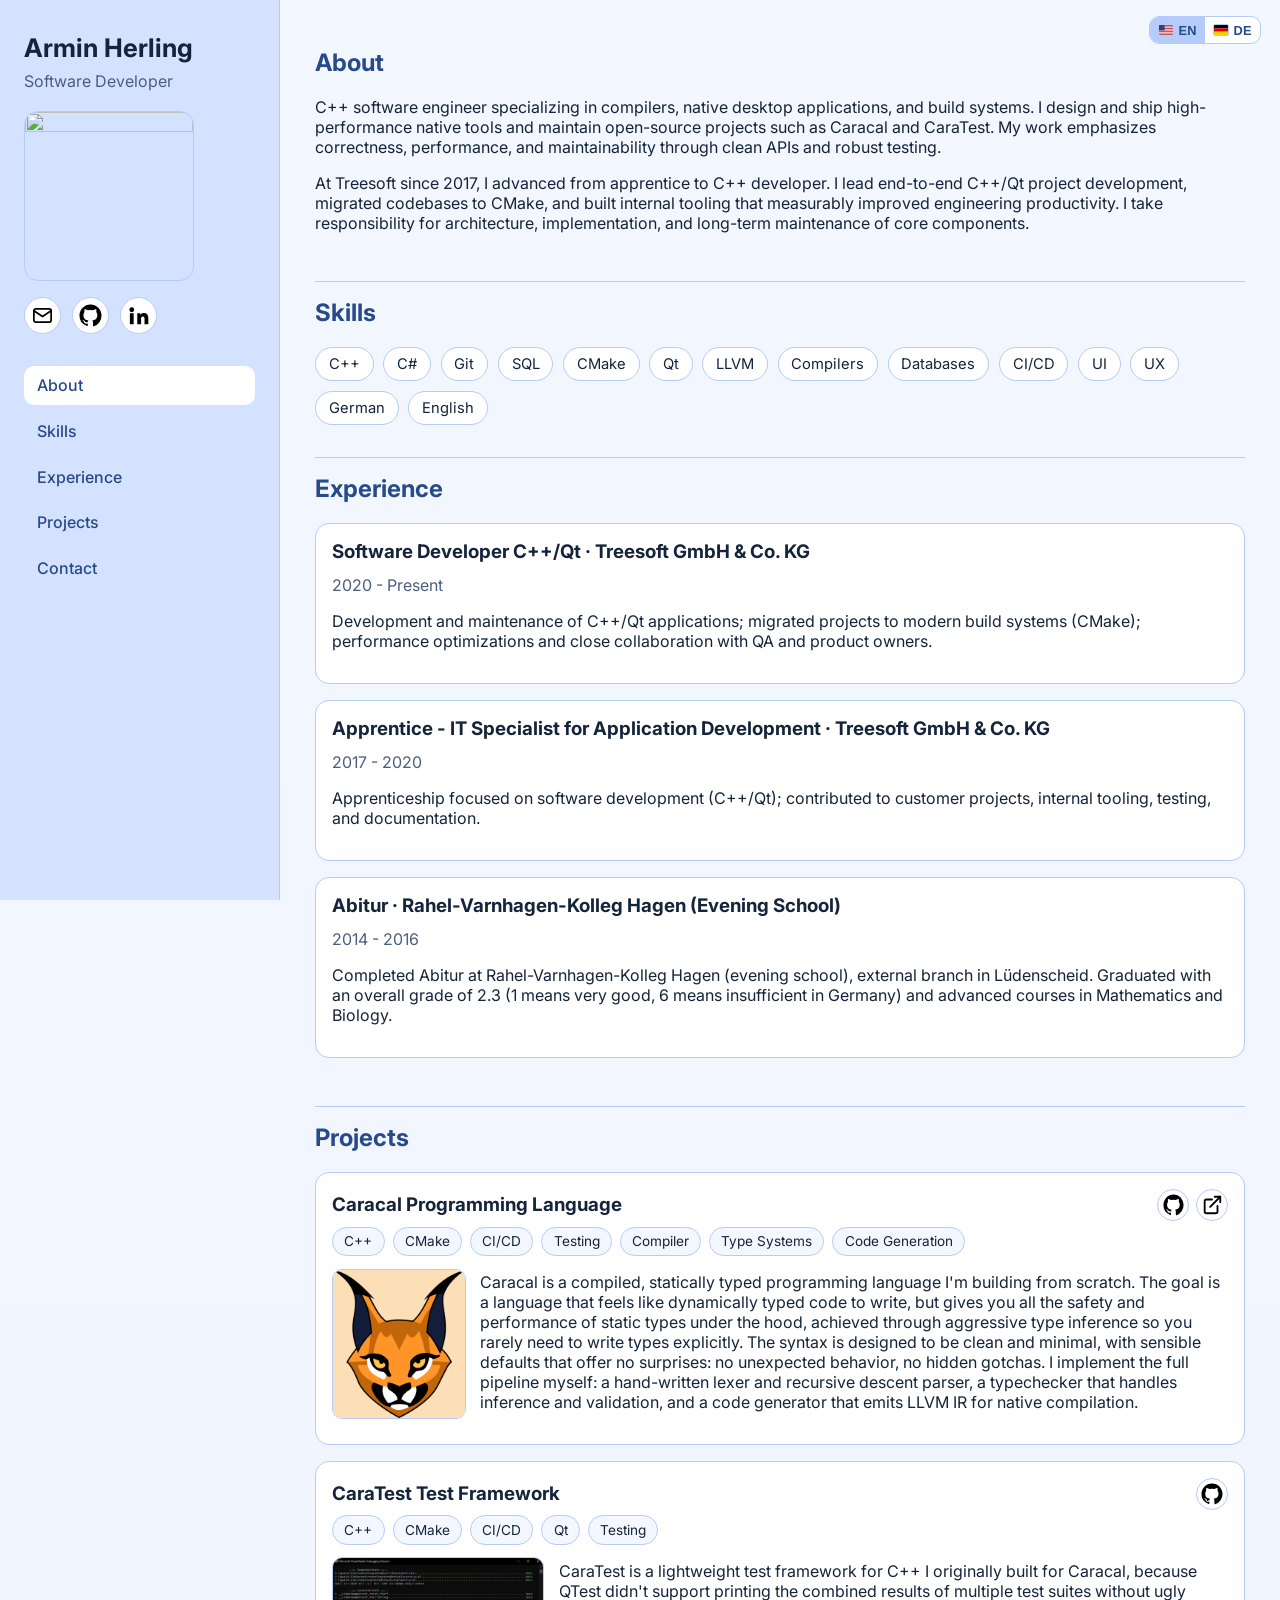
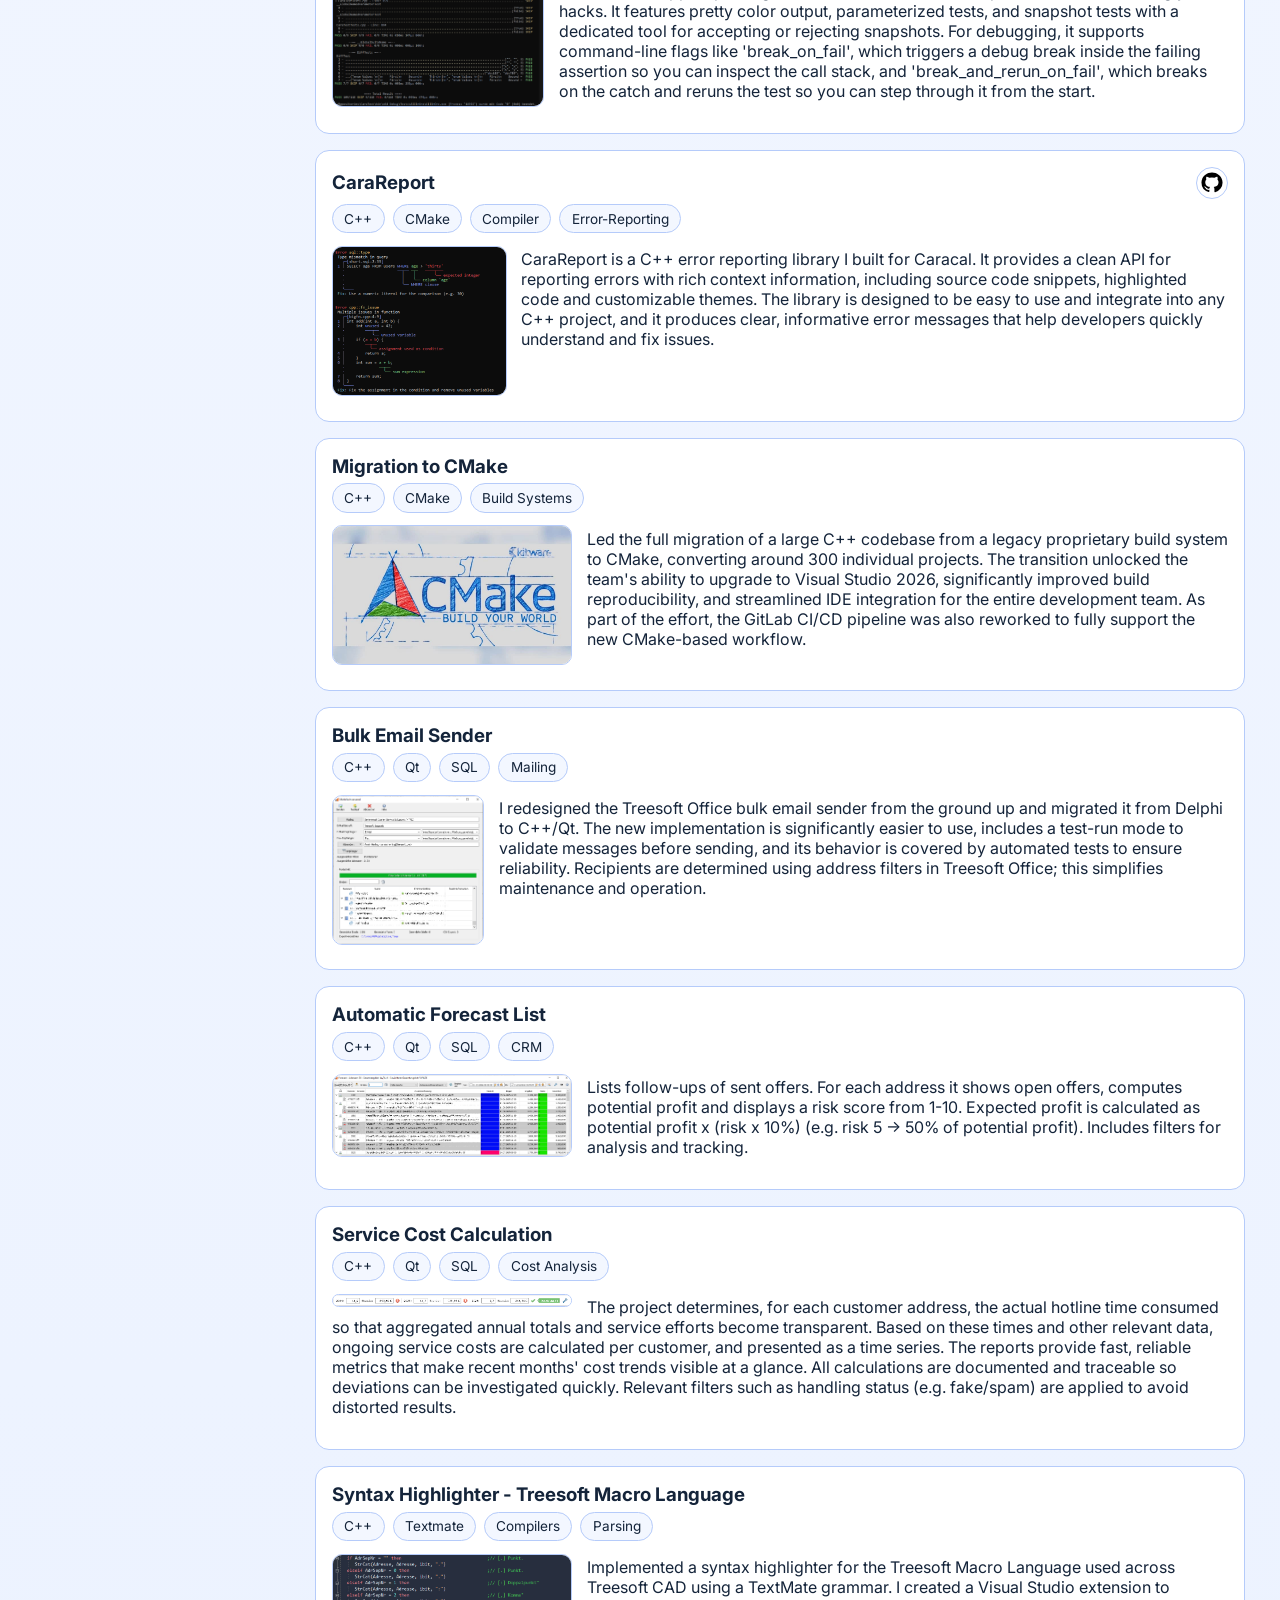
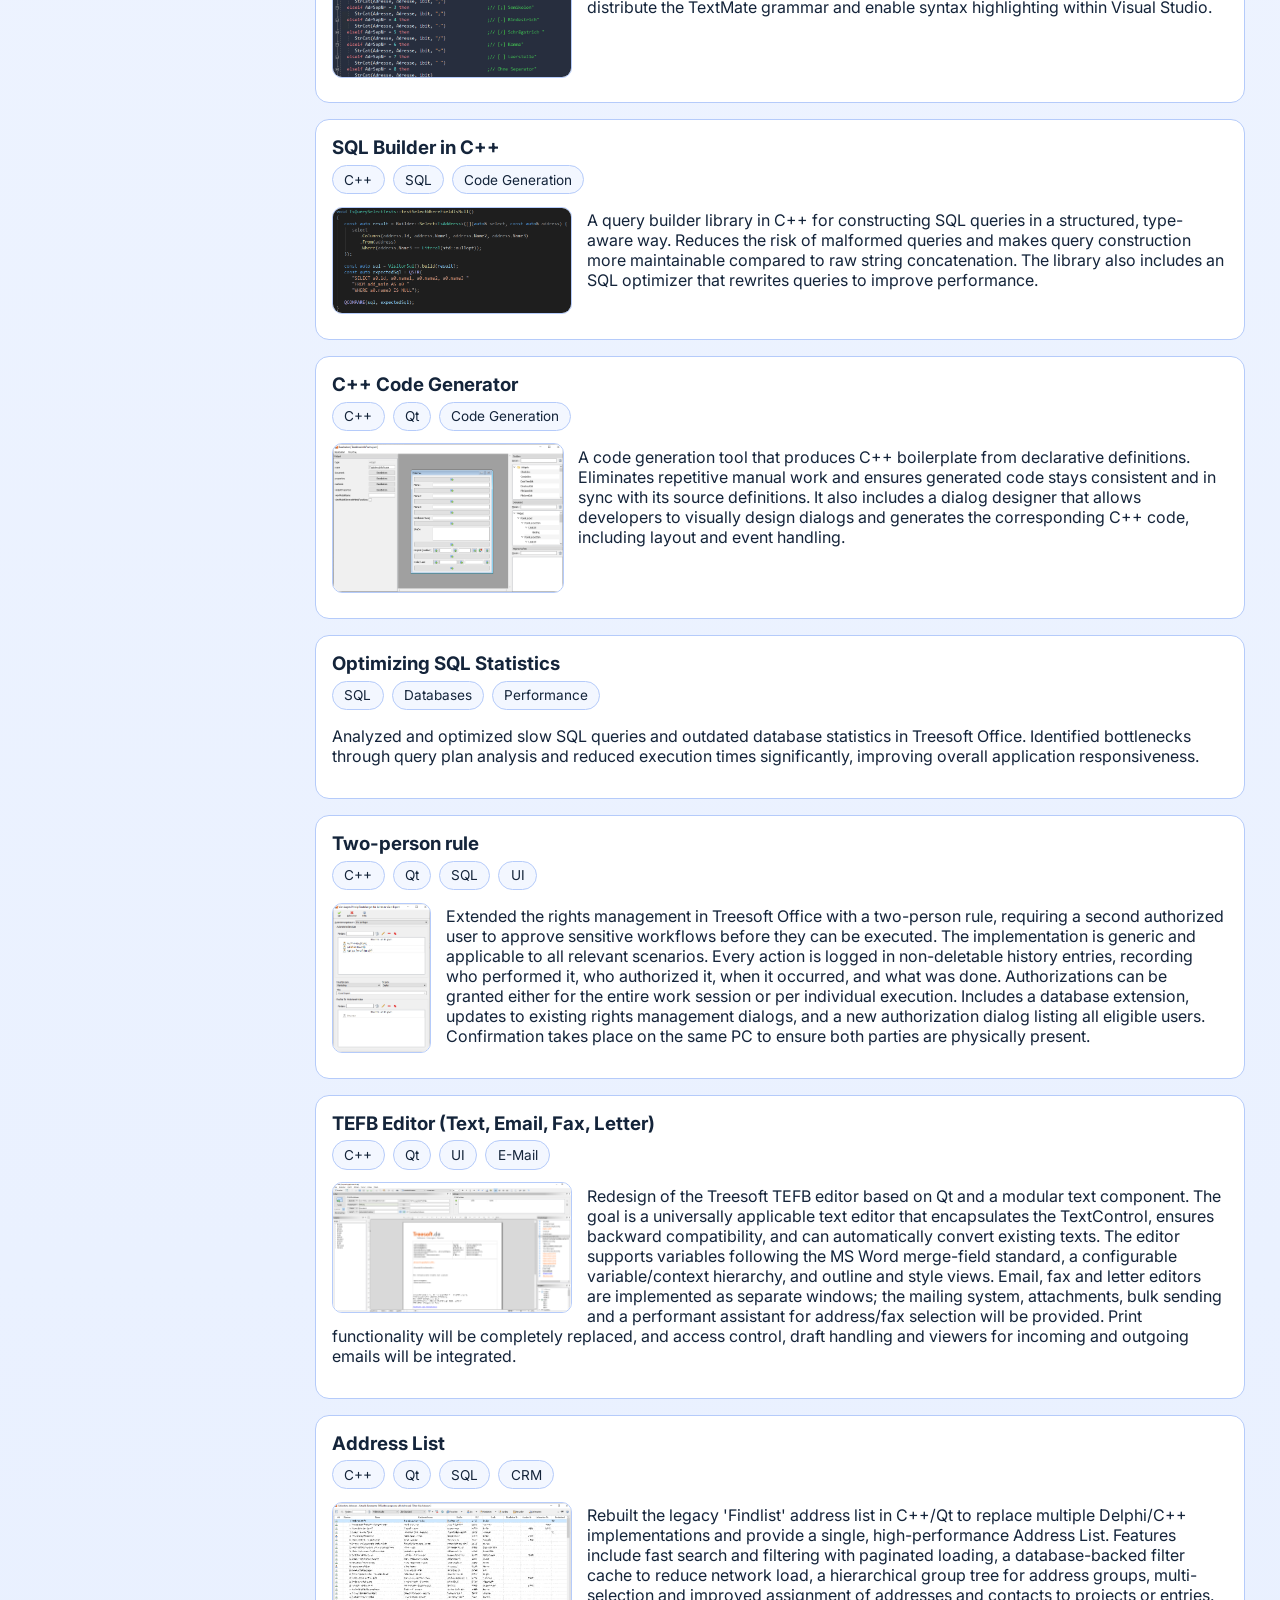
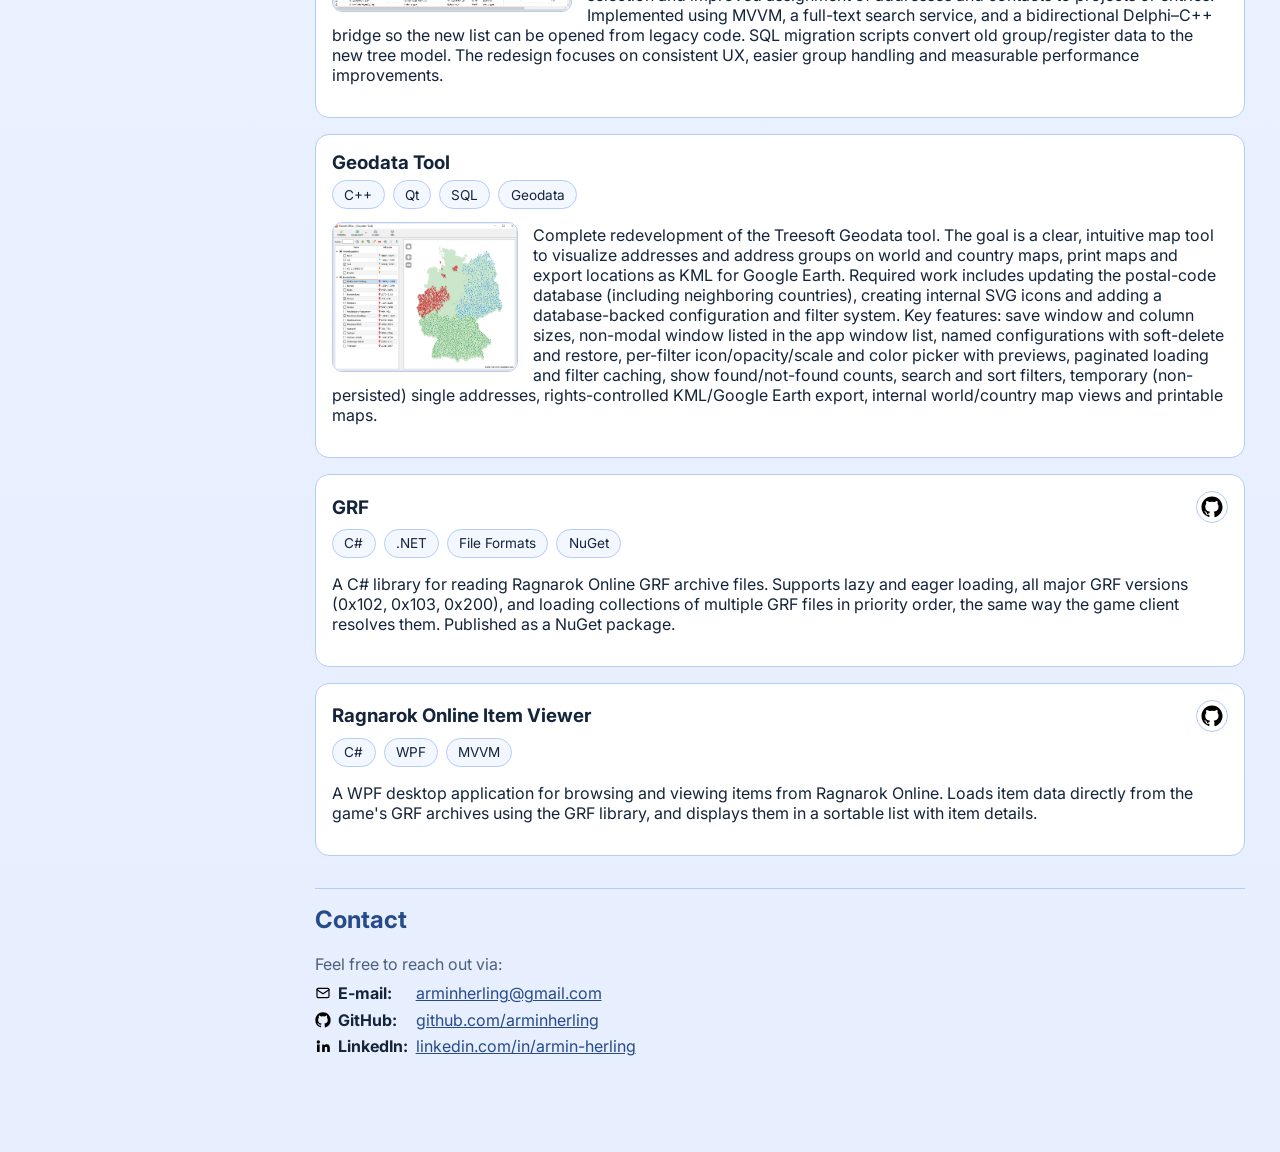
==== commit 36ae1813: "Added CaraReport project and changed translation keys to include the project name" ====
--- a/resume/index.html
+++ b/resume/index.html
@@ -194,7 +194,7 @@
           <div class="project-grid">
             <article class="card project-card">
               <div class="project-title-row">
-                <h3 data-i18n="projects.name1">Caracal Programming Language</h3>
+                <h3 data-i18n="projects.caracal_programming_language">Caracal Programming Language</h3>
                 <div class="project-links">
                   <a
                     class="project-github-link"
@@ -239,13 +239,13 @@
                   loading="lazy"
                 />
               </button>
-              <p data-i18n="projects.desc1">
+              <p data-i18n="projects.caracal_programming_language.desc">
                 Caracal is a programming language I'm building from scratch.
               </p>
             </article>
             <article class="card project-card">
               <div class="project-title-row">
-                <h3 data-i18n="projects.name2">CaraTest Test Framework</h3>
+                <h3 data-i18n="projects.caratest_test_framework">CaraTest Test Framework</h3>
                 <a
                   class="project-github-link"
                   href="https://github.com/arminherling/CaraTest"
@@ -277,13 +277,49 @@
                   loading="lazy"
                 />
               </button>
-              <p data-i18n="projects.desc2">
+              <p data-i18n="projects.caratest_test_framework.desc">
                 CaraTest is a lightweight test framework for C++.
               </p>
             </article>
             <article class="card project-card">
               <div class="project-title-row">
-                <h3 data-i18n="projects.name3">Umstellung auf CMake</h3>
+                <h3 data-i18n="projects.carareport">CaraReport</h3>
+                <a
+                  class="project-github-link"
+                  href="https://github.com/Caracal-Lang/CaraReport"
+                  target="_blank"
+                  rel="noreferrer"
+                  aria-label="Open CaraReport on GitHub"
+                >
+                  <img class="project-github-icon" src="../assets/icons/github.svg" alt="" aria-hidden="true" />
+                </a>
+              </div>
+              <ul class="project-skill-list">
+                <li>C++</li>
+                <li>CMake</li>
+                <li>Compiler</li>
+                <li>Error-Reporting</li>
+              </ul>
+              <button
+                class="project-preview-btn"
+                type="button"
+                data-preview-src="../assets/images/carareport.png"
+                data-preview-alt="CaraReport preview"
+                aria-label="Open larger project preview"
+              >
+                <img
+                  class="project-image"
+                  src="../assets/images/carareport.png"
+                  alt="CaraReport preview"
+                  loading="lazy"
+                />
+              </button>
+              <p data-i18n="projects.carareport.desc">
+              </p>
+            </article>
+            <article class="card project-card">
+              <div class="project-title-row">
+                <h3 data-i18n="projects.migration_to_cmake">Migration to CMake</h3>
               </div>
               <ul class="project-skill-list">
                 <li>C++</li>
@@ -304,11 +340,11 @@
                   loading="lazy"
                 />
               </button>
-              <p data-i18n="projects.desc3"></p>
-            </article>
-            <article class="card project-card">
-              <div class="project-title-row">
-                <h3 data-i18n="projects.name4">Email Mehrfachversand</h3>
+              <p data-i18n="projects.migration_to_cmake.desc"></p>
+            </article>
+            <article class="card project-card">
+              <div class="project-title-row">
+                <h3 data-i18n="projects.bulk_email_sender">Bulk Email Sender</h3>
               </div>
               <ul class="project-skill-list">
                 <li>C++</li>
@@ -330,11 +366,11 @@
                   loading="lazy"
                 />
               </button>
-              <p data-i18n="projects.desc4"></p>
-            </article>
-            <article class="card project-card">
-              <div class="project-title-row">
-                <h3 data-i18n="projects.name5">Automatische Forecastliste</h3>
+              <p data-i18n="projects.bulk_email_sender.desc"></p>
+            </article>
+            <article class="card project-card">
+              <div class="project-title-row">
+                <h3 data-i18n="projects.automatic_forecast_list">Automatic Forecast List</h3>
               </div>
               <ul class="project-skill-list">
                 <li>C++</li>
@@ -356,11 +392,11 @@
                   loading="lazy"
                 />
               </button>
-              <p data-i18n="projects.desc5"></p>
-            </article>
-            <article class="card project-card">
-              <div class="project-title-row">
-                <h3 data-i18n="projects.name6">Ermittlung von Servicekosten</h3>
+              <p data-i18n="projects.automatic_forecast_list.desc"></p>
+            </article>
+            <article class="card project-card">
+              <div class="project-title-row">
+                <h3 data-i18n="projects.service_cost_calculation">Service Cost Calculation</h3>
               </div>
               <ul class="project-skill-list">
                 <li>C++</li>
@@ -382,11 +418,11 @@
                   loading="lazy"
                 />
               </button>
-              <p data-i18n="projects.desc6"></p>
-            </article>
-            <article class="card project-card">
-              <div class="project-title-row">
-                <h3 data-i18n="projects.name7">Syntax Highlighter</h3>
+              <p data-i18n="projects.service_cost_calculation.desc"></p>
+            </article>
+            <article class="card project-card">
+              <div class="project-title-row">
+                <h3 data-i18n="projects.syntax_highlighter_treesoft_macro_language">Syntax Highlighter</h3>
               </div>
               <ul class="project-skill-list">
                 <li>C++</li>
@@ -408,11 +444,11 @@
                   loading="lazy"
                 />
               </button>
-              <p data-i18n="projects.desc7"></p>
-            </article>
-            <article class="card project-card">
-              <div class="project-title-row">
-                <h3 data-i18n="projects.name8">SQL Builder</h3>
+              <p data-i18n="projects.syntax_highlighter_treesoft_macro_language.desc"></p>
+            </article>
+            <article class="card project-card">
+              <div class="project-title-row">
+                <h3 data-i18n="projects.sql_builder_in_cpp">SQL Builder</h3>
               </div>
               <ul class="project-skill-list">
                 <li>C++</li>
@@ -433,11 +469,11 @@
                   loading="lazy"
                 />
               </button>
-              <p data-i18n="projects.desc8"></p>
-            </article>
-            <article class="card project-card">
-              <div class="project-title-row">
-                <h3 data-i18n="projects.name9">C++ Code Generator</h3>
+              <p data-i18n="projects.sql_builder_in_cpp.desc"></p>
+            </article>
+            <article class="card project-card">
+              <div class="project-title-row">
+                <h3 data-i18n="projects.cpp_code_generator">C++ Code Generator</h3>
               </div>
               <ul class="project-skill-list">
                 <li>C++</li>
@@ -458,22 +494,22 @@
                   loading="lazy"
                 />
               </button>
-              <p data-i18n="projects.desc9"></p>
-            </article>
-            <article class="card project-card">
-              <div class="project-title-row">
-                <h3 data-i18n="projects.name10">SQL Statistiken</h3>
+              <p data-i18n="projects.cpp_code_generator.desc"></p>
+            </article>
+            <article class="card project-card">
+              <div class="project-title-row">
+                <h3 data-i18n="projects.optimizing_sql_statistics">Optimizing SQL Statistics</h3>
               </div>
               <ul class="project-skill-list">
                 <li>SQL</li>
                 <li data-i18n="skills.databases">Databases</li>
                 <li>Performance</li>
               </ul>
-              <p data-i18n="projects.desc10"></p>
-            </article>
-            <article class="card project-card">
-              <div class="project-title-row">
-                <h3 data-i18n="projects.name11">Abschlussproject Vier-Augen-Prinzip</h3>
+              <p data-i18n="projects.optimizing_sql_statistics.desc"></p>
+            </article>
+            <article class="card project-card">
+              <div class="project-title-row">
+                <h3 data-i18n="projects.two_person_rule">Two-person rule</h3>
               </div>
               <ul class="project-skill-list">
                 <li>C++</li>
@@ -495,11 +531,11 @@
                   loading="lazy"
                 />
               </button>
-              <p data-i18n="projects.desc11"></p>
-            </article>
-            <article class="card project-card">
-              <div class="project-title-row">
-                <h3 data-i18n="projects.name12">TEFB-Editor</h3>
+              <p data-i18n="projects.two_person_rule.desc"></p>
+            </article>
+            <article class="card project-card">
+              <div class="project-title-row">
+                <h3 data-i18n="projects.tefb_editor_text_email_fax_letter">TEFB Editor (Text, Email, Fax, Letter)</h3>
               </div>
               <ul class="project-skill-list">
                 <li>C++</li>
@@ -521,11 +557,11 @@
                   loading="lazy"
                 />
               </button>
-              <p data-i18n="projects.desc12"></p>
-            </article>
-            <article class="card project-card">
-              <div class="project-title-row">
-                <h3 data-i18n="projects.name13">Adressliste</h3>
+              <p data-i18n="projects.tefb_editor_text_email_fax_letter.desc"></p>
+            </article>
+            <article class="card project-card">
+              <div class="project-title-row">
+                <h3 data-i18n="projects.address_list">Address List</h3>
               </div>
               <ul class="project-skill-list">
                 <li>C++</li>
@@ -547,11 +583,11 @@
                   loading="lazy"
                 />
               </button>
-              <p data-i18n="projects.desc13"></p>
-            </article>
-            <article class="card project-card">
-              <div class="project-title-row">
-                <h3 data-i18n="projects.name14">Geodaten-Tool</h3>
+              <p data-i18n="projects.address_list.desc"></p>
+            </article>
+            <article class="card project-card">
+              <div class="project-title-row">
+                <h3 data-i18n="projects.geodata_tool">Geodata Tool</h3>
               </div>
               <ul class="project-skill-list">
                 <li>C++</li>
@@ -573,11 +609,11 @@
                   loading="lazy"
                 />
               </button>
-              <p data-i18n="projects.desc14"></p>
-            </article>
-            <article class="card project-card">
-              <div class="project-title-row">
-                <h3>GRF</h3>
+              <p data-i18n="projects.geodata_tool.desc"></p>
+            </article>
+            <article class="card project-card">
+              <div class="project-title-row">
+                <h3 data-i18n="projects.grf">GRF</h3>
                 <a
                   class="project-github-link"
                   href="https://github.com/arminherling/GRF"
@@ -595,11 +631,11 @@
                 <li>NuGet</li>
               </ul>
 
-              <p data-i18n="projects.desc15"></p>
-            </article>
-            <article class="card project-card">
-              <div class="project-title-row">
-                <h3>Ragnarok Online Item Viewer</h3>
+              <p data-i18n="projects.grf.desc"></p>
+            </article>
+            <article class="card project-card">
+              <div class="project-title-row">
+                <h3 data-i18n="projects.ragnarok_online_item_viewer">Ragnarok Online Item Viewer</h3>
                 <a
                   class="project-github-link"
                   href="https://github.com/arminherling/Ragnarok-Online-Item-Viewer"
@@ -630,7 +666,7 @@
                 />
               </button> -->
 
-              <p data-i18n="projects.desc16"></p>
+              <p data-i18n="projects.ragnarok_online_item_viewer.desc"></p>
             </article>
           </div>
         </section>
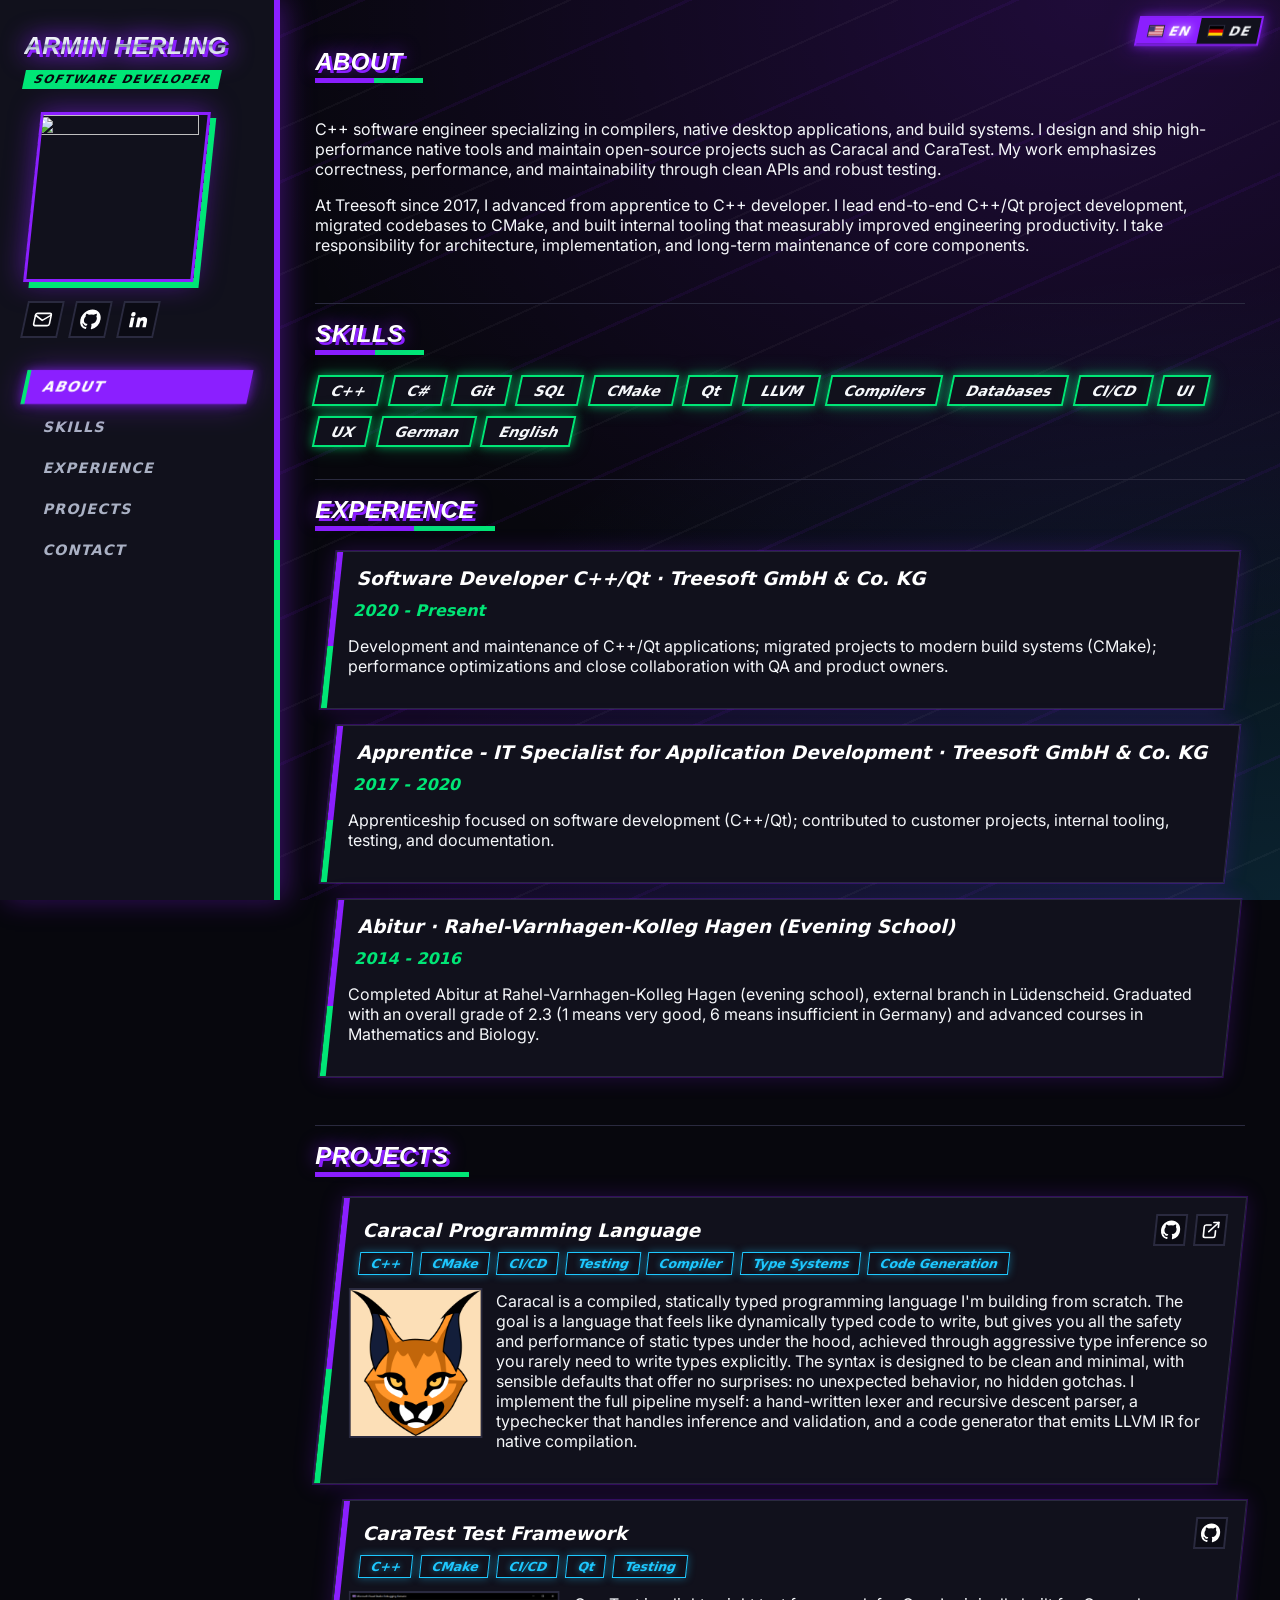
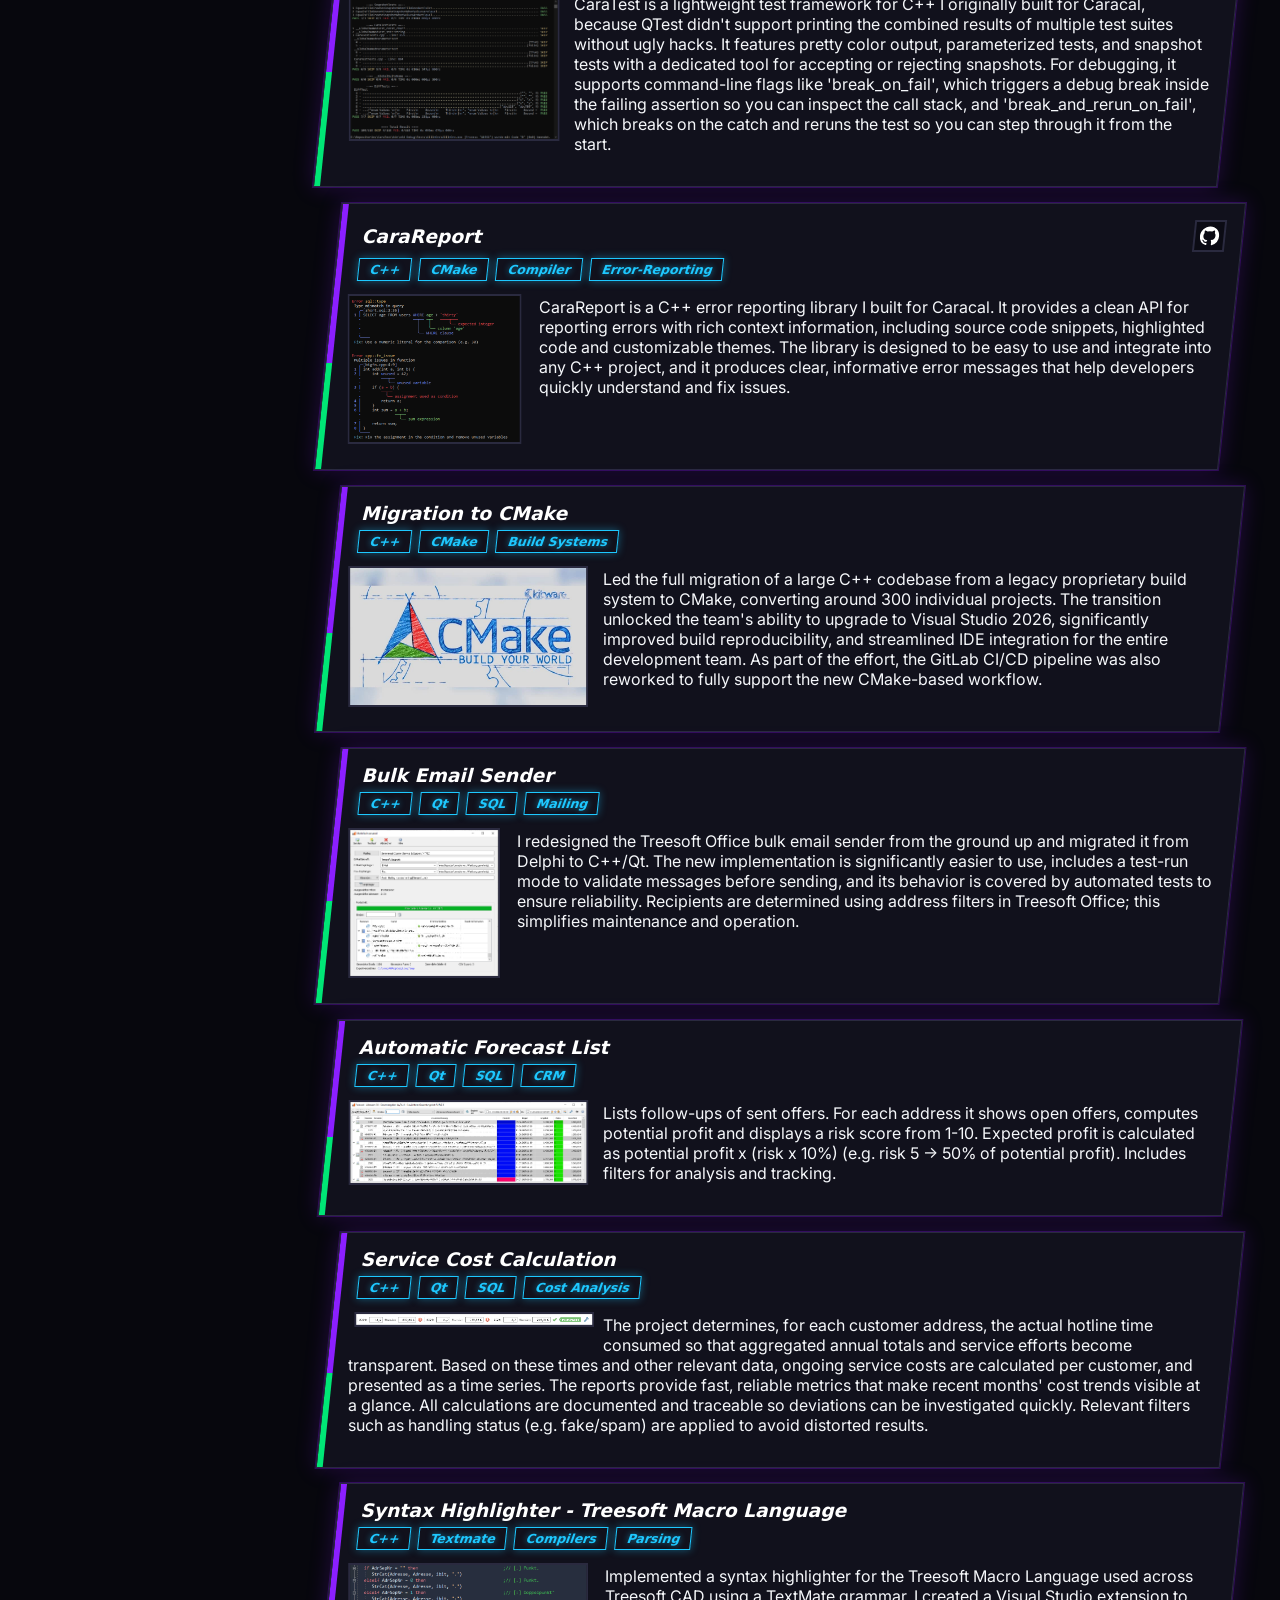
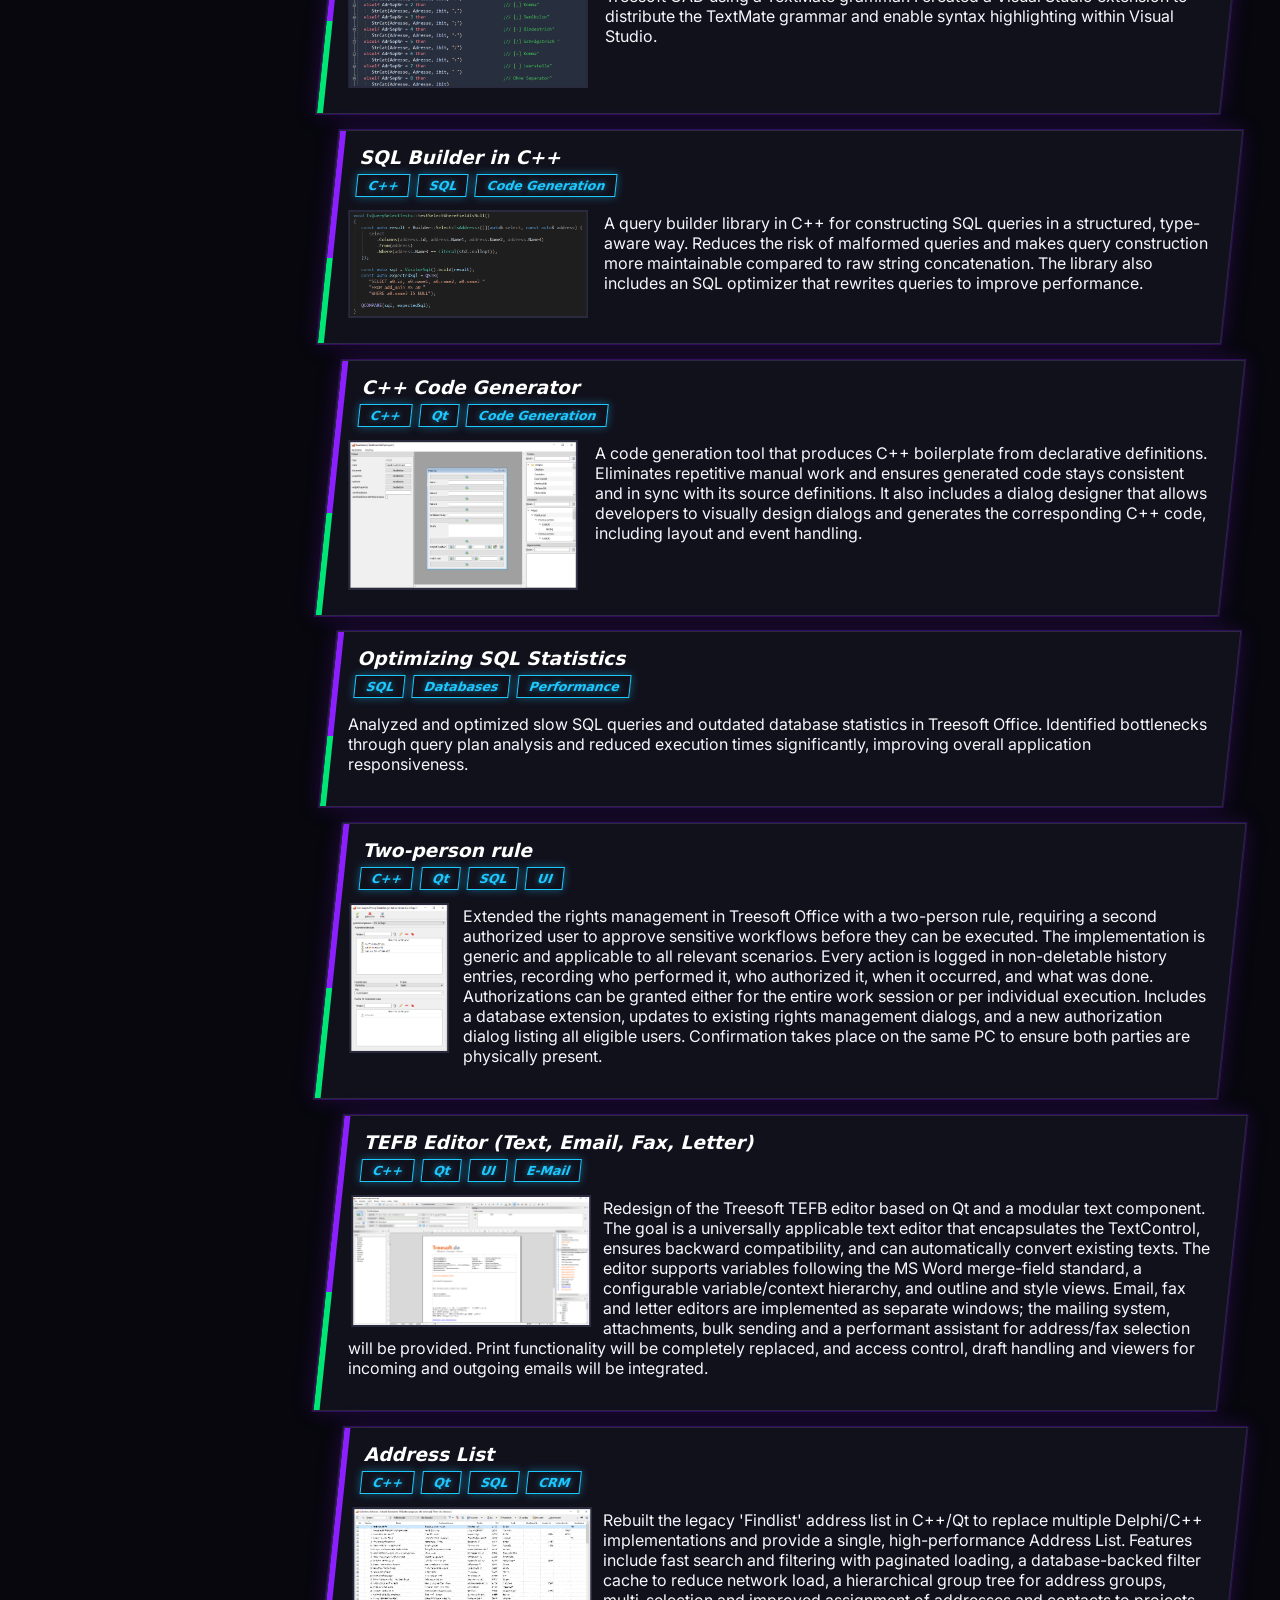
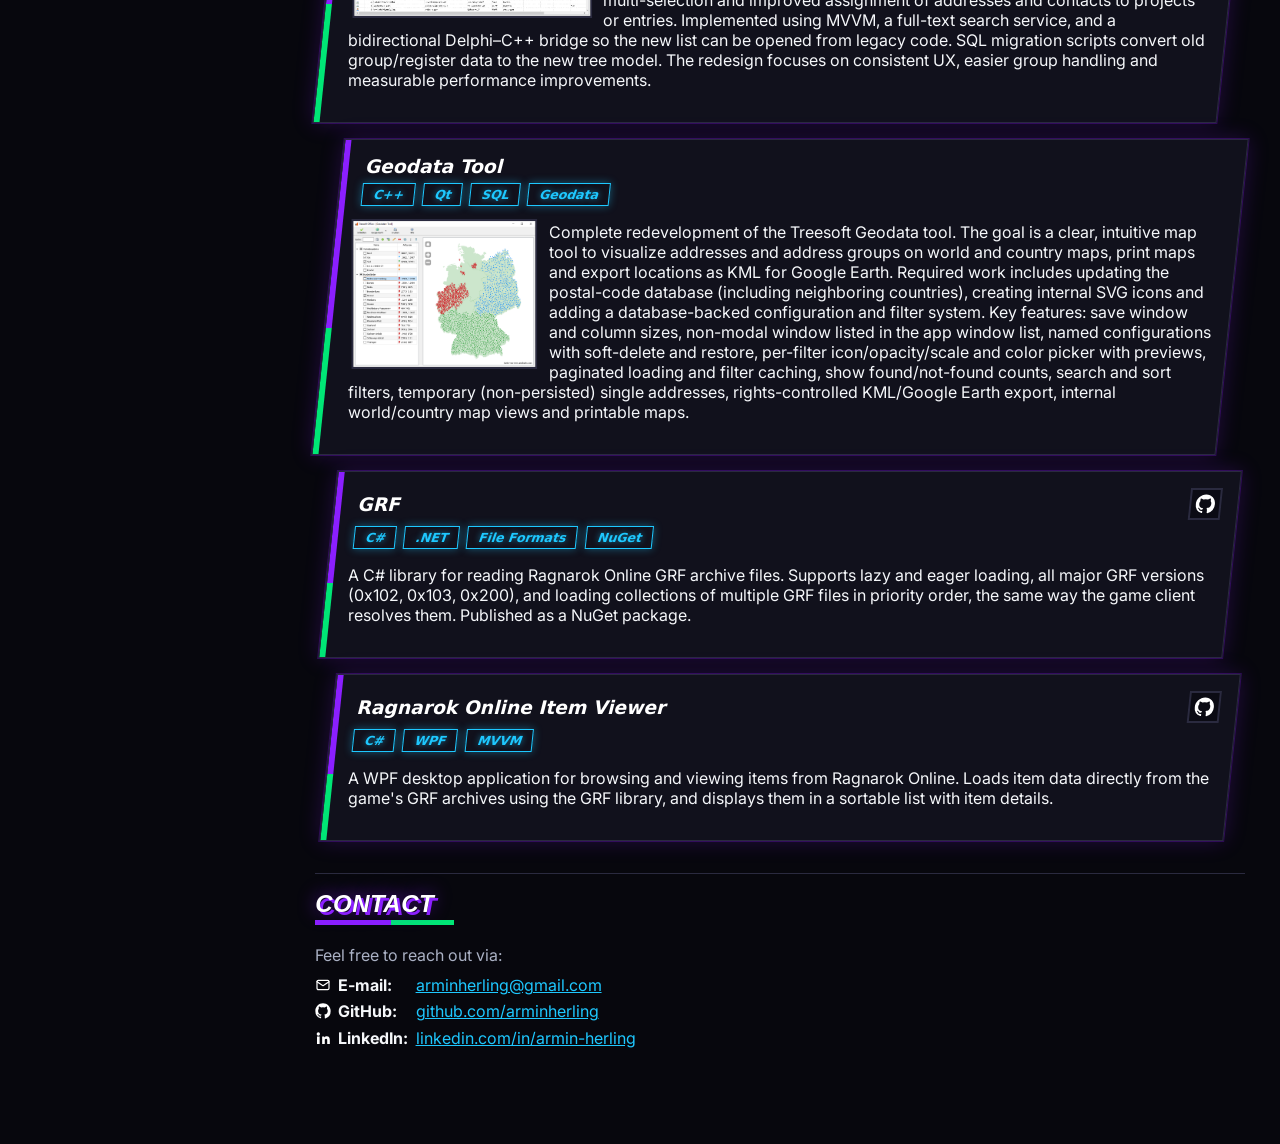
==== commit afbbc338: "Updated the website style" ====
--- a/resume/index.html
+++ b/resume/index.html
@@ -46,21 +46,21 @@
           </div>
 
           <div class="sidebar-controls">
-            <div
+            <button
               class="lang-switch"
-              role="group"
-              aria-label="Language switcher"
-              data-i18n-aria-label="lang.groupAria"
+              type="button"
+              aria-label="Switch to German"
+              data-i18n-aria-label="lang.toggleAria"
             >
-              <button class="lang-btn active" type="button" data-lang="en" aria-label="English">
-                <img class="lang-flag" src="../assets/flags/us.svg" alt="" aria-hidden="true" />
+              <span class="lang-btn active" data-lang="en" aria-hidden="true">
+                <img class="lang-flag" src="../assets/flags/us.svg" alt="" />
                 <span class="lang-code">EN</span>
-              </button>
-              <button class="lang-btn" type="button" data-lang="de" aria-label="Deutsch">
-                <img class="lang-flag" src="../assets/flags/de.svg" alt="" aria-hidden="true" />
+              </span>
+              <span class="lang-btn" data-lang="de" aria-hidden="true">
+                <img class="lang-flag" src="../assets/flags/de.svg" alt="" />
                 <span class="lang-code">DE</span>
-              </button>
-            </div>
+              </span>
+            </button>
 
             <button
               class="nav-toggle"
@@ -248,7 +248,7 @@
                 <h3 data-i18n="projects.caratest_test_framework">CaraTest Test Framework</h3>
                 <a
                   class="project-github-link"
-                  href="https://github.com/arminherling/CaraTest"
+                  href="https://github.com/Caracal-Lang/CaraTest"
                   target="_blank"
                   rel="noreferrer"
                   aria-label="Open CaraTest on GitHub"
--- a/styles.css
+++ b/styles.css
@@ -1,13 +1,34 @@
 :root {
-  --blue-50: #f3f7ff;
-  --blue-100: #e7efff;
-  --blue-200: #d4e2ff;
-  --blue-300: #b5cbfa;
-  --blue-500: #5f86d6;
-  --blue-700: #264a8a;
-  --text-main: #14243a;
-  --text-muted: #4a5f7d;
-  --white: #ffffff;
+  /* midnight highway */
+  --bg: #07070d;
+  --bg-raised: #11111c;
+  --bg-inset: #0b0b14;
+
+  /* lines */
+  --border: #2a2a3f;
+
+  /* text */
+  --text-main: #f5f7fa;
+  --text-muted: #aab1c4;
+  --text-heading: #ffffff;
+
+  /* racing colors */
+  --purple: #8b1fff;
+  --green: #00e676;
+  --blue: #1ec8ff;
+  --hover: var(--green);
+  --on-bright: #07070d;
+  --racing-stripe: linear-gradient(90deg, var(--purple) 0%, var(--purple) 55%, var(--green) 55%, var(--green) 100%);
+  --chrome: linear-gradient(180deg, #ffffff 0%, #dfe7f1 42%, #7d8ba0 50%, #c9d4e2 62%, #ffffff 100%);
+
+  --glow-hover: 0 0 0 2px var(--hover), 0 0 24px rgba(0, 230, 118, 0.5);
+  --glow-purple: 0 0 10px rgba(139, 31, 255, 0.7), 0 0 28px rgba(139, 31, 255, 0.4);
+  --glow-green: 0 0 8px rgba(0, 230, 118, 0.55), 0 0 20px rgba(0, 230, 118, 0.25);
+  --glow-card: 0 0 0 1px rgba(139, 31, 255, 0.25), 0 0 22px rgba(139, 31, 255, 0.22);
+  --heading-font: "Arial Black", "Segoe UI Black", "Helvetica Neue", Impact, sans-serif;
+
+  /* the icons are black images, turned white */
+  --icon-light: invert(100%);
 }
 
 * {
@@ -19,10 +40,30 @@
 }
 
 body {
+  position: relative;
   margin: 0;
   font-family: "Inter", system-ui, -apple-system, Segoe UI, Roboto, sans-serif;
   color: var(--text-main);
-  background: linear-gradient(180deg, var(--blue-50), var(--blue-100));
+  background-color: var(--bg);
+  background-image: radial-gradient(ellipse at 85% 0%, rgba(139, 31, 255, 0.18), transparent 55%),
+    radial-gradient(ellipse at 100% 100%, rgba(30, 200, 255, 0.14), transparent 50%);
+  background-attachment: fixed;
+}
+
+/* speed lines streaking across the page */
+body::before {
+  content: "";
+  position: fixed;
+  inset: 0;
+  z-index: -1;
+  background-image: repeating-linear-gradient(
+      -24deg,
+      transparent 0 46px,
+      rgba(255, 255, 255, 0.035) 46px 48px,
+      transparent 48px 130px,
+      rgba(139, 31, 255, 0.07) 130px 133px
+    );
+  pointer-events: none;
 }
 
 .page-layout {
@@ -31,14 +72,17 @@
   grid-template-columns: 280px 1fr;
 }
 
+/* a purple and green racing stripe down the edge */
 .sidebar {
   position: sticky;
   top: 0;
   align-self: start;
   height: 100vh;
   padding: 2rem 1.5rem;
-  background: var(--blue-200);
-  border-right: 1px solid var(--blue-300);
+  background: var(--bg-raised);
+  border-right: 6px solid;
+  border-image: linear-gradient(180deg, var(--purple) 0 60%, var(--green) 60% 100%) 1;
+  box-shadow: 6px 0 26px rgba(139, 31, 255, 0.35);
 }
 
 .sidebar-header {
@@ -55,24 +99,51 @@
   gap: 0.55rem;
 }
 
+/* chrome lettering with a purple shadow */
 .brand h1 {
   margin: 0;
-  font-size: 1.6rem;
-}
-
+  padding-right: 0.15em;
+  font-family: var(--heading-font);
+  font-size: 1.55rem;
+  font-style: italic;
+  font-weight: 900;
+  line-height: 1.1;
+  text-transform: uppercase;
+  letter-spacing: 0.01em;
+  background: var(--chrome);
+  -webkit-background-clip: text;
+  background-clip: text;
+  color: transparent;
+  filter: drop-shadow(3px 3px 0 var(--purple)) drop-shadow(0 0 12px rgba(139, 31, 255, 0.85));
+}
+
+/* the role as a slanted green tag */
 .brand p {
-  margin: 0.5rem 0 0;
-  color: var(--text-muted);
+  display: inline-block;
+  margin: 0.7rem 0 0;
+  padding: 0.15rem 0.6rem;
+  background: var(--green);
+  color: var(--on-bright);
+  font-size: 0.72rem;
+  font-style: italic;
+  font-weight: 800;
+  letter-spacing: 0.12em;
+  text-transform: uppercase;
+  transform: skewX(-12deg);
 }
 
 .nav-toggle {
   display: none;
-  border: 1px solid var(--blue-300);
-  background: var(--white);
-  color: var(--blue-700);
-  border-radius: 10px;
-  padding: 0.45rem 0.75rem;
-  font-weight: 600;
+  border: 2px solid var(--purple);
+  background: transparent;
+  color: var(--text-main);
+  border-radius: 0;
+  padding: 0.4rem 0.75rem;
+  font-style: italic;
+  font-weight: 800;
+  letter-spacing: 0.1em;
+  text-transform: uppercase;
+  transform: skewX(-12deg);
   cursor: pointer;
 }
 
@@ -82,10 +153,21 @@
   top: 1rem;
   right: 1.2rem;
   z-index: 1100;
-  border: 1px solid var(--blue-300);
-  border-radius: 10px;
+  border: 2px solid var(--purple);
+  border-radius: 0;
   overflow: hidden;
-  background: var(--white);
+  background: var(--bg-raised);
+  transform: skewX(-12deg);
+  padding: 0;
+  color: inherit;
+  font: inherit;
+  cursor: pointer;
+  box-shadow: var(--glow-purple);
+  transition: box-shadow 0.15s;
+}
+
+.lang-switch:hover {
+  box-shadow: var(--glow-hover);
 }
 
 .lang-btn {
@@ -94,10 +176,11 @@
   gap: 0.3rem;
   border: none;
   background: transparent;
-  color: var(--blue-700);
-  padding: 0.35rem 0.5rem;
+  color: var(--text-main);
+  padding: 0.35rem 0.55rem;
   font-size: 0.8rem;
-  font-weight: 700;
+  font-style: italic;
+  font-weight: 800;
   cursor: pointer;
 }
 
@@ -105,59 +188,66 @@
   width: 1rem;
   height: 0.75rem;
   object-fit: cover;
-  border-radius: 2px;
-  border: 1px solid var(--blue-300);
+  border-radius: 0;
+  border: 1px solid var(--border);
   display: inline-block;
 }
 
 .lang-code {
-  letter-spacing: 0.02em;
+  letter-spacing: 0.08em;
 }
 
 .lang-btn.active {
-  background: var(--blue-300);
+  background: var(--purple);
+  color: #ffffff;
+  text-shadow: 0 0 8px rgba(255, 255, 255, 0.8);
+}
+
+/* a slanted cover frame with an offset green edge, like the cards */
+.profile-photo-wrap,
+.about-profile-photo-wrap {
+  width: 170px;
+  max-width: calc(100% - 1rem);
+  margin-left: 0.5rem;
+  border: 3px solid var(--purple);
+  box-shadow: 6px 6px 0 var(--green), 0 0 28px rgba(139, 31, 255, 0.55);
+  overflow: hidden;
+  line-height: 0;
+  transform: skewX(-6deg);
 }
 
 .profile-photo-wrap {
-  margin-top: 1.25rem;
+  margin-top: 1.4rem;
 }
 
 .about-profile-photo-wrap {
   display: none;
 }
 
-.about-profile-photo {
+/* upright again, at its full size, the slanted corners stay empty */
+.about-profile-photo,
+.profile-photo {
   width: 100%;
-  max-width: 170px;
   aspect-ratio: 1 / 1;
   object-fit: cover;
-  border-radius: 14px;
-  border: 1px solid var(--blue-300);
+  border-radius: 0;
   display: block;
-}
-
-.profile-photo {
-  width: 100%;
-  max-width: 170px;
-  aspect-ratio: 1 / 1;
-  object-fit: cover;
-  border-radius: 14px;
-  border: 1px solid var(--blue-300);
-  display: block;
+  transform: skewX(6deg);
 }
 
 .sidebar-contact {
-  margin-top: 1rem;
+  margin-top: 1.2rem;
   display: flex;
   align-items: center;
   gap: 0.7rem;
 }
 
 .contact-icon {
-  width: 1.45rem;
-  height: 1.45rem;
+  width: 1.3rem;
+  height: 1.3rem;
   display: inline-block;
   flex-shrink: 0;
+  filter: var(--icon-light);
 }
 
 .contact-icon-link {
@@ -166,34 +256,50 @@
   justify-content: center;
   width: 2.3rem;
   height: 2.3rem;
-  border-radius: 999px;
-  border: 1px solid var(--blue-300);
-  background: var(--white);
+  border-radius: 0;
+  border: 2px solid var(--border);
+  background: var(--bg-inset);
+  transform: skewX(-12deg);
+  transition: border-color 0.15s, box-shadow 0.15s;
 }
 
 .contact-icon-link:hover {
-  background: var(--blue-100);
+  border-color: var(--hover);
+  box-shadow: var(--glow-hover);
 }
 
 .nav-links {
   margin-top: 2rem;
   display: flex;
   flex-direction: column;
-  gap: 0.4rem;
+  gap: 0.45rem;
 }
 
 .nav-link {
   text-decoration: none;
-  color: var(--blue-700);
-  font-weight: 500;
-  padding: 0.6rem 0.8rem;
-  border-radius: 10px;
-  transition: background-color 0.2s ease;
-}
-
-.nav-link:hover,
+  color: var(--text-muted);
+  font-style: italic;
+  font-weight: 800;
+  letter-spacing: 0.08em;
+  text-transform: uppercase;
+  font-size: 0.9rem;
+  padding: 0.55rem 0.9rem;
+  border-left: 4px solid transparent;
+  transition: color 0.15s, background 0.15s, border-color 0.15s;
+}
+
+.nav-link:hover {
+  color: #ffffff;
+  border-left-color: var(--hover);
+}
+
+/* the current section as a slanted purple plate */
 .nav-link.active {
-  background: var(--white);
+  color: #ffffff;
+  background: var(--purple);
+  border-left-color: var(--green);
+  transform: skewX(-12deg);
+  box-shadow: var(--glow-purple);
 }
 
 .content {
@@ -203,16 +309,26 @@
 
 .section {
   padding: 1rem 0 2rem;
-  border-bottom: 1px solid var(--blue-300);
+  border-bottom: 1px solid var(--border);
 }
 
 .section:last-child {
   border-bottom: none;
 }
 
+/* heavy italic with a purple offset and a racing stripe underneath */
 h2 {
+  display: inline-block;
   margin-top: 0;
-  color: var(--blue-700);
+  padding-bottom: 0.45rem;
+  font-family: var(--heading-font);
+  font-style: italic;
+  font-weight: 900;
+  letter-spacing: 0.02em;
+  text-transform: uppercase;
+  color: #ffffff;
+  text-shadow: 3px 3px 0 var(--purple), 0 0 18px rgba(139, 31, 255, 0.75);
+  background: var(--racing-stripe) left bottom / 100% 5px no-repeat;
 }
 
 /* Make entire section heading clickable but only show underline and '#' on hover */
@@ -227,8 +343,9 @@
   content: "#";
   opacity: 0;
   margin-left: 0.4rem;
-  color: var(--text-muted);
+  color: var(--green);
   font-weight: 600;
+  text-shadow: none;
   transition: opacity 120ms ease, transform 120ms ease;
   transform: translateY(-1px);
 }
@@ -244,18 +361,59 @@
 
 h3 {
   margin: 0 0 0.75rem;
+  color: var(--text-heading);
+  font-style: italic;
+  font-weight: 800;
 }
 
 .card {
-  background: var(--white);
-  border: 1px solid var(--blue-300);
-  border-radius: 14px;
-  padding: 1rem;
+  position: relative;
+  background: var(--bg-raised);
+  border: 1px solid var(--border);
+  border-radius: 0;
+  padding: 1rem 1rem 1rem 1.4rem;
   margin-bottom: 1rem;
+  overflow: hidden;
+  box-shadow: var(--glow-card);
+  transition: transform 0.15s, box-shadow 0.15s, border-color 0.15s;
+}
+
+/* a purple and green stripe down the left of each card */
+.card::before {
+  content: "";
+  position: absolute;
+  top: 0;
+  bottom: 0;
+  left: 0;
+  width: 6px;
+  background: linear-gradient(180deg, var(--purple) 0 60%, var(--green) 60% 100%);
+}
+
+/* lifts with the hover glow */
+.card:hover {
+  transform: translateY(-4px);
+  border-color: var(--hover);
+  box-shadow: var(--glow-hover);
+}
+
+/* cards slant less than the skill plates, the text inside stays upright */
+.card {
+  margin-inline: 0.8rem;
+  transform: skewX(-6deg);
+}
+
+.card > * {
+  transform: skewX(6deg);
+}
+
+.card:hover {
+  transform: skewX(-6deg) translateY(-4px);
 }
 
 .meta {
-  color: var(--text-muted);
+  color: var(--green);
+  font-style: italic;
+  font-weight: 600;
   margin: 0.2rem 0 0.6rem;
 }
 
@@ -287,20 +445,24 @@
   justify-content: center;
   width: 2rem;
   height: 2rem;
-  border-radius: 999px;
-  border: 1px solid var(--blue-300);
-  background: var(--white);
+  border-radius: 0;
+  border: 2px solid var(--border);
+  background: var(--bg-inset);
   flex-shrink: 0;
+  transform: skewX(-6deg);
+  transition: border-color 0.15s, box-shadow 0.15s;
 }
 
 .project-github-link:hover {
-  background: var(--blue-100);
+  border-color: var(--hover);
+  box-shadow: var(--glow-hover);
 }
 
 .project-github-icon {
-  width: 1.35rem;
-  height: 1.35rem;
+  width: 1.2rem;
+  height: 1.2rem;
   display: block;
+  filter: var(--icon-light);
 }
 
 .project-site-link {
@@ -309,26 +471,30 @@
   justify-content: center;
   width: 2rem;
   height: 2rem;
-  border-radius: 999px;
-  border: 1px solid var(--blue-300);
-  background: var(--white);
+  border-radius: 0;
+  border: 2px solid var(--border);
+  background: var(--bg-inset);
   flex-shrink: 0;
+  transform: skewX(-6deg);
+  transition: border-color 0.15s, box-shadow 0.15s;
 }
 
 .project-site-link:hover {
-  background: var(--blue-100);
+  border-color: var(--hover);
+  box-shadow: var(--glow-hover);
 }
 
 .project-site-icon {
-  width: 1.35rem;
-  height: 1.35rem;
+  width: 1.2rem;
+  height: 1.2rem;
   display: block;
+  filter: var(--icon-light);
 }
 
 .project-links {
   display: inline-flex;
   align-items: center;
-  gap: 0.4rem;
+  gap: 0.5rem;
 }
 
 .project-preview-btn {
@@ -344,6 +510,9 @@
   -webkit-width: fit-content;
   overflow: hidden;
   cursor: pointer;
+  /* above the counter-slanted text beside it */
+  position: relative;
+  z-index: 1;
 }
 
 .project-image {
@@ -352,13 +521,15 @@
   height: auto;
   max-height: 150px;
   object-fit: cover;
-  border-radius: 10px;
-  border: 1px solid var(--blue-300);
+  border-radius: 0;
+  border: 2px solid var(--border);
   display: block;
+  transition: border-color 0.15s, box-shadow 0.15s;
 }
 
 .project-preview-btn:hover .project-image {
-  border-color: var(--blue-700);
+  border-color: var(--hover);
+  box-shadow: var(--glow-hover);
 }
 
 .project-skill-list {
@@ -371,18 +542,24 @@
 }
 
 .project-skill-list li {
-  background: var(--blue-50);
-  border: 1px solid var(--blue-300);
-  border-radius: 999px;
-  padding: 0.35rem 0.7rem;
-  font-size: 0.85rem;
+  background: transparent;
+  border: 1px solid var(--blue);
+  color: var(--blue);
+  border-radius: 0;
+  padding: 0.2rem 0.65rem;
+  font-size: 0.78rem;
+  font-style: italic;
+  font-weight: 700;
+  transform: skewX(-6deg);
+  box-shadow: 0 0 8px rgba(30, 200, 255, 0.4);
+  text-shadow: 0 0 6px rgba(30, 200, 255, 0.6);
 }
 
 .image-lightbox {
   position: fixed;
   inset: 0;
   z-index: 1200;
-  background: rgba(29, 43, 59, 0.78);
+  background: rgba(7, 7, 13, 0.88);
   display: flex;
   align-items: center;
   justify-content: center;
@@ -398,24 +575,32 @@
   max-height: 86vh;
   width: auto;
   height: auto;
-  border-radius: 12px;
-  border: 1px solid var(--blue-300);
-  background: var(--white);
+  border-radius: 0;
+  border: 3px solid var(--purple);
+  background: var(--bg);
+  box-shadow: 8px 8px 0 var(--green);
 }
 
 .image-lightbox-close {
   position: absolute;
   top: 1rem;
   right: 1rem;
-  width: 2.3rem;
-  height: 2.3rem;
-  border-radius: 999px;
-  border: 1px solid var(--blue-300);
-  background: var(--white);
-  color: var(--blue-700);
+  width: 2.4rem;
+  height: 2.4rem;
+  border-radius: 0;
+  border: 0;
+  background: var(--purple);
+  color: #ffffff;
   font-size: 1.3rem;
+  font-weight: 900;
   line-height: 1;
+  transform: skewX(-12deg);
   cursor: pointer;
+}
+
+.image-lightbox-close:hover {
+  background: var(--green);
+  color: var(--on-bright);
 }
 
 .chip-list {
@@ -427,12 +612,18 @@
   gap: 0.6rem;
 }
 
+/* skills as slanted plates */
 .chip-list li {
-  background: var(--white);
-  border: 1px solid var(--blue-300);
-  padding: 0.45rem 0.8rem;
-  border-radius: 999px;
-  font-size: 0.92rem;
+  background: var(--bg-raised);
+  border: 2px solid var(--green);
+  color: var(--text-main);
+  padding: 0.35rem 0.85rem;
+  border-radius: 0;
+  font-size: 0.9rem;
+  font-style: italic;
+  font-weight: 700;
+  transform: skewX(-12deg);
+  box-shadow: var(--glow-green);
 }
 
 .contact-list {
@@ -459,6 +650,7 @@
   width: 1rem;
   height: 1rem;
   flex-shrink: 0;
+  filter: var(--icon-light);
 }
 
 .contact-list strong {
@@ -471,7 +663,11 @@
 }
 
 a {
-  color: var(--blue-700);
+  color: var(--blue);
+}
+
+a:hover {
+  color: var(--green);
 }
 
 @media (max-width: 860px) {
@@ -492,7 +688,8 @@
     height: auto;
     padding: 1rem;
     border-right: none;
-    border-bottom: 1px solid var(--blue-300);
+    border-bottom: 5px solid;
+    border-image: var(--racing-stripe) 1;
   }
 
   .sidebar-header {
@@ -523,11 +720,12 @@
   }
 
   .brand h1 {
-    font-size: 1.3rem;
+    font-size: 1.2rem;
   }
 
   .brand p {
-    font-size: 0.92rem;
+    margin-top: 0.4rem;
+    font-size: 0.65rem;
   }
 
   .lang-code {
@@ -557,7 +755,7 @@
 
   .about-profile-photo-wrap {
     display: block;
-    margin: 0 0 0.9rem;
+    margin: 0 0 1.1rem 0.5rem;
   }
 
   .about-profile-photo {
@@ -599,4 +797,18 @@
     width: 100%;
     max-height: 220px;
   }
-}
+
+  /* project cards are too tall here to slant without clipping their text */
+  .project-card,
+  .project-card > * {
+    transform: none;
+  }
+
+  .project-card {
+    margin-inline: 0;
+  }
+
+  .project-card:hover {
+    transform: translateY(-4px);
+  }
+}
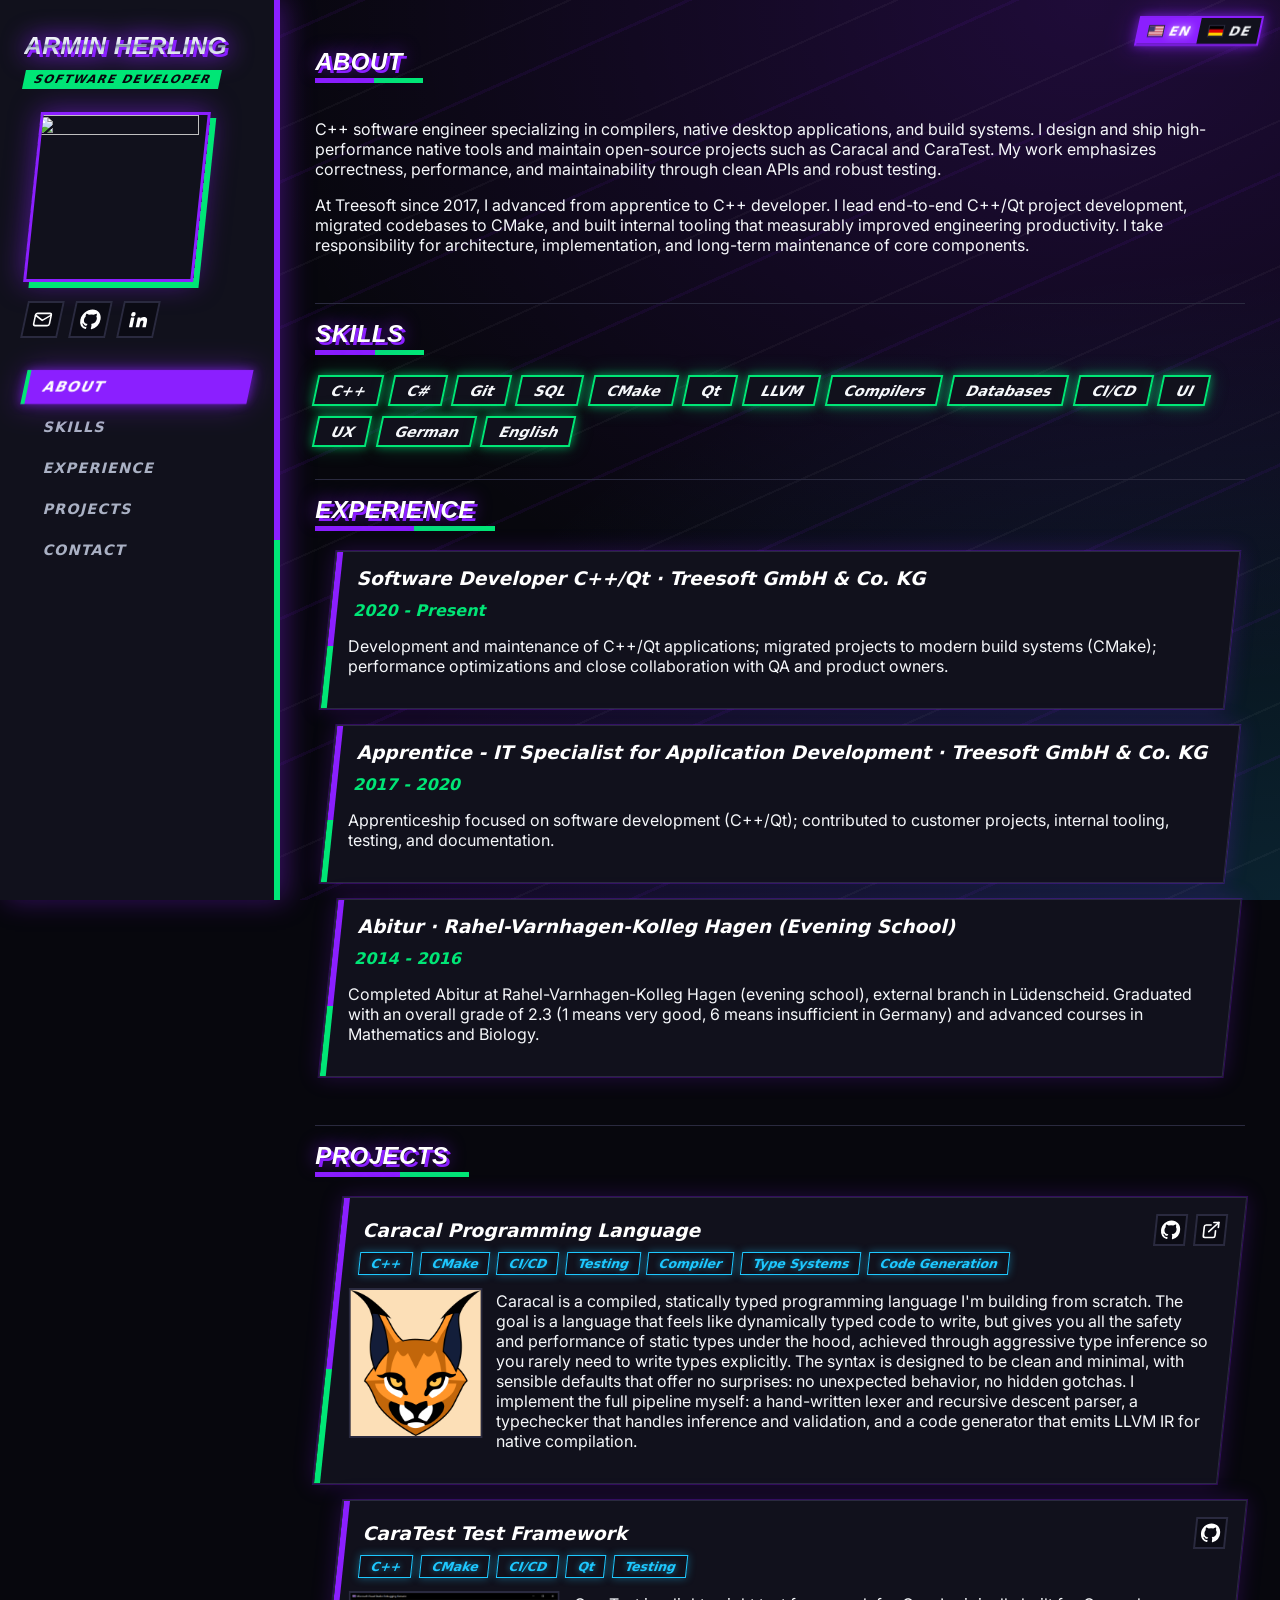
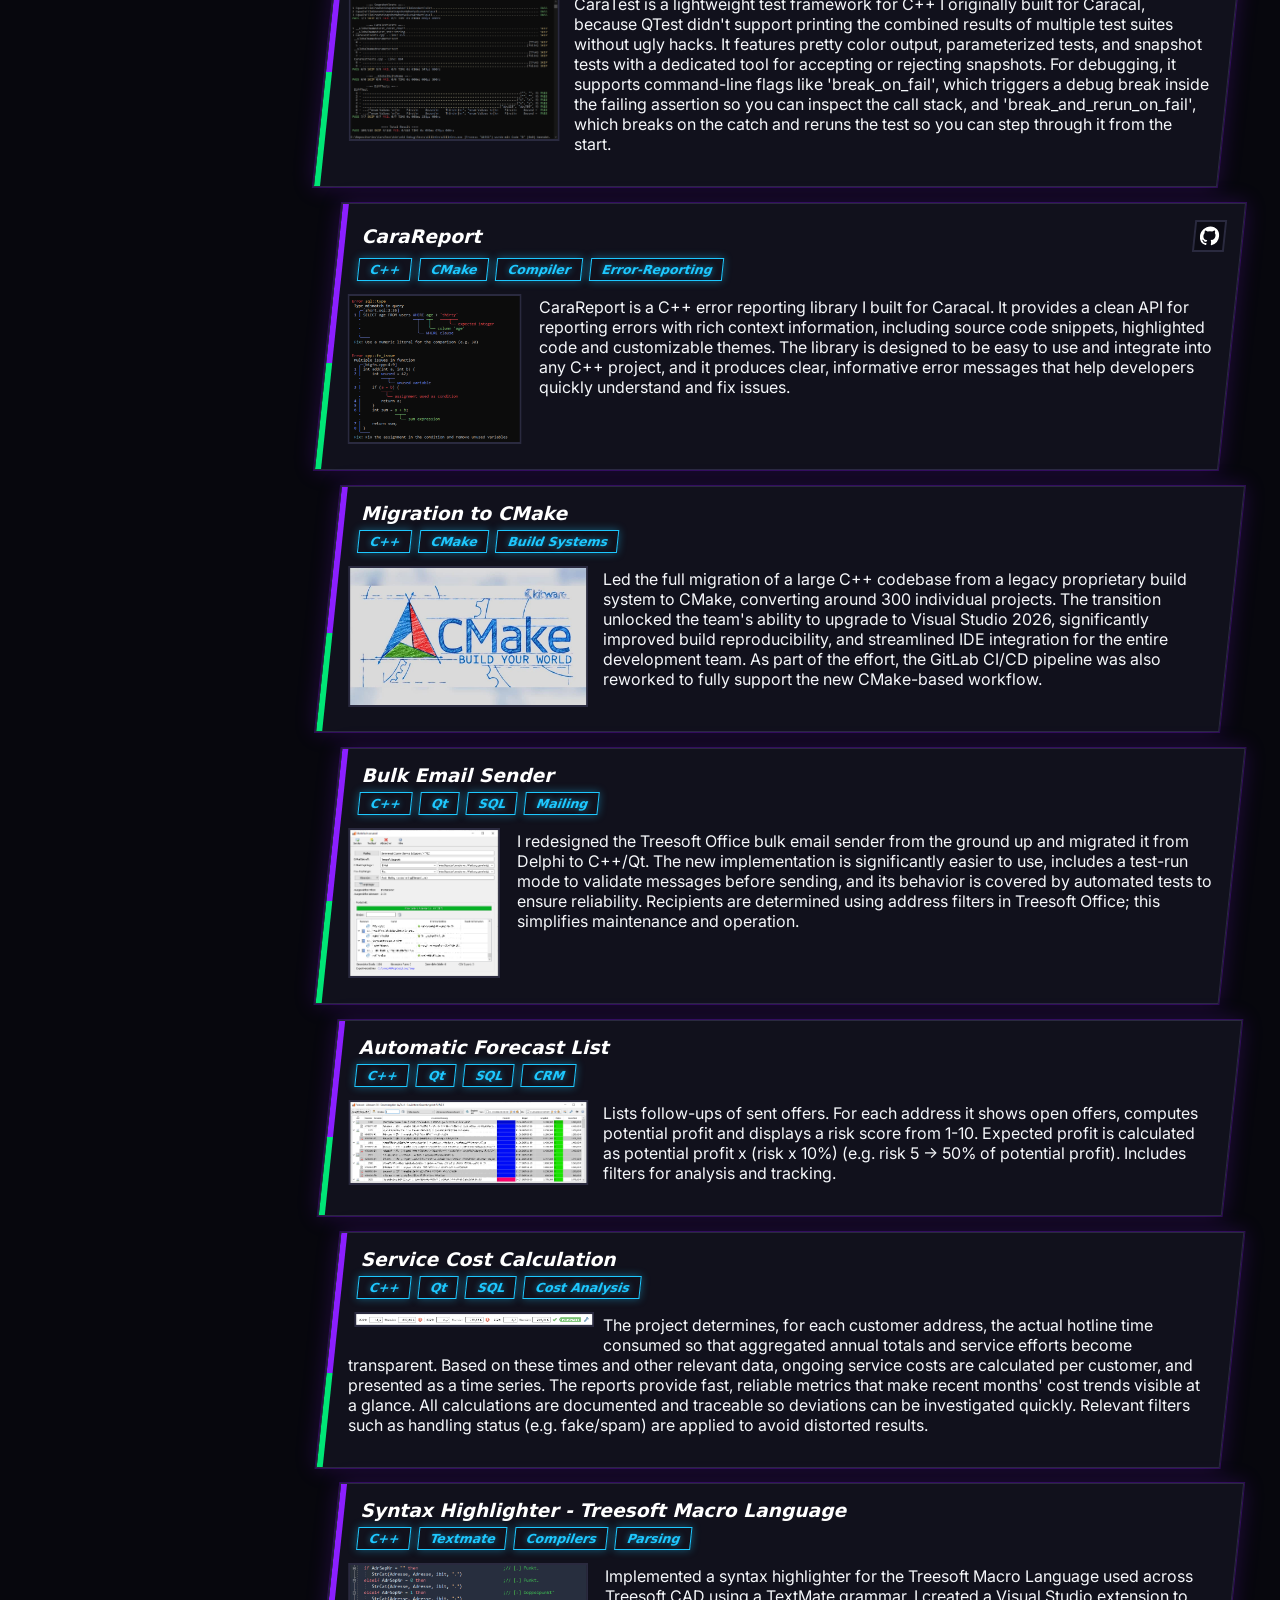
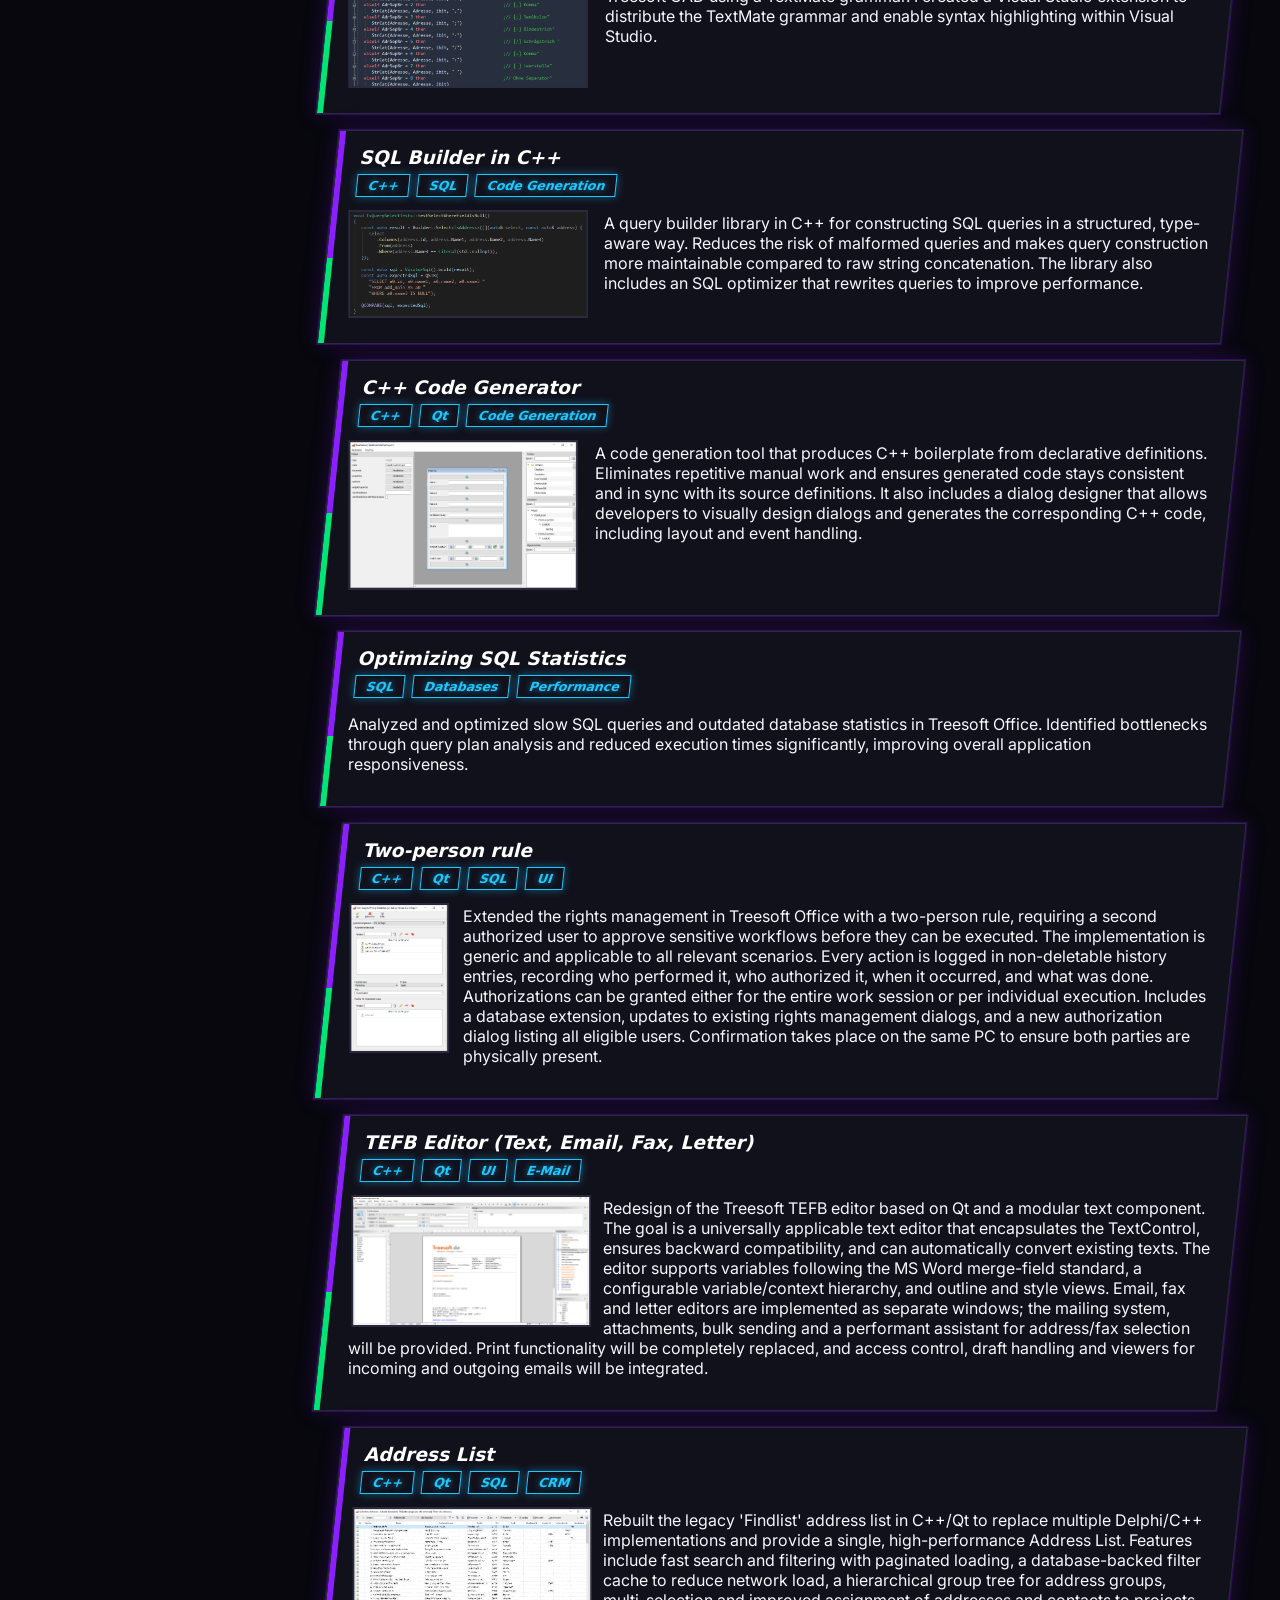
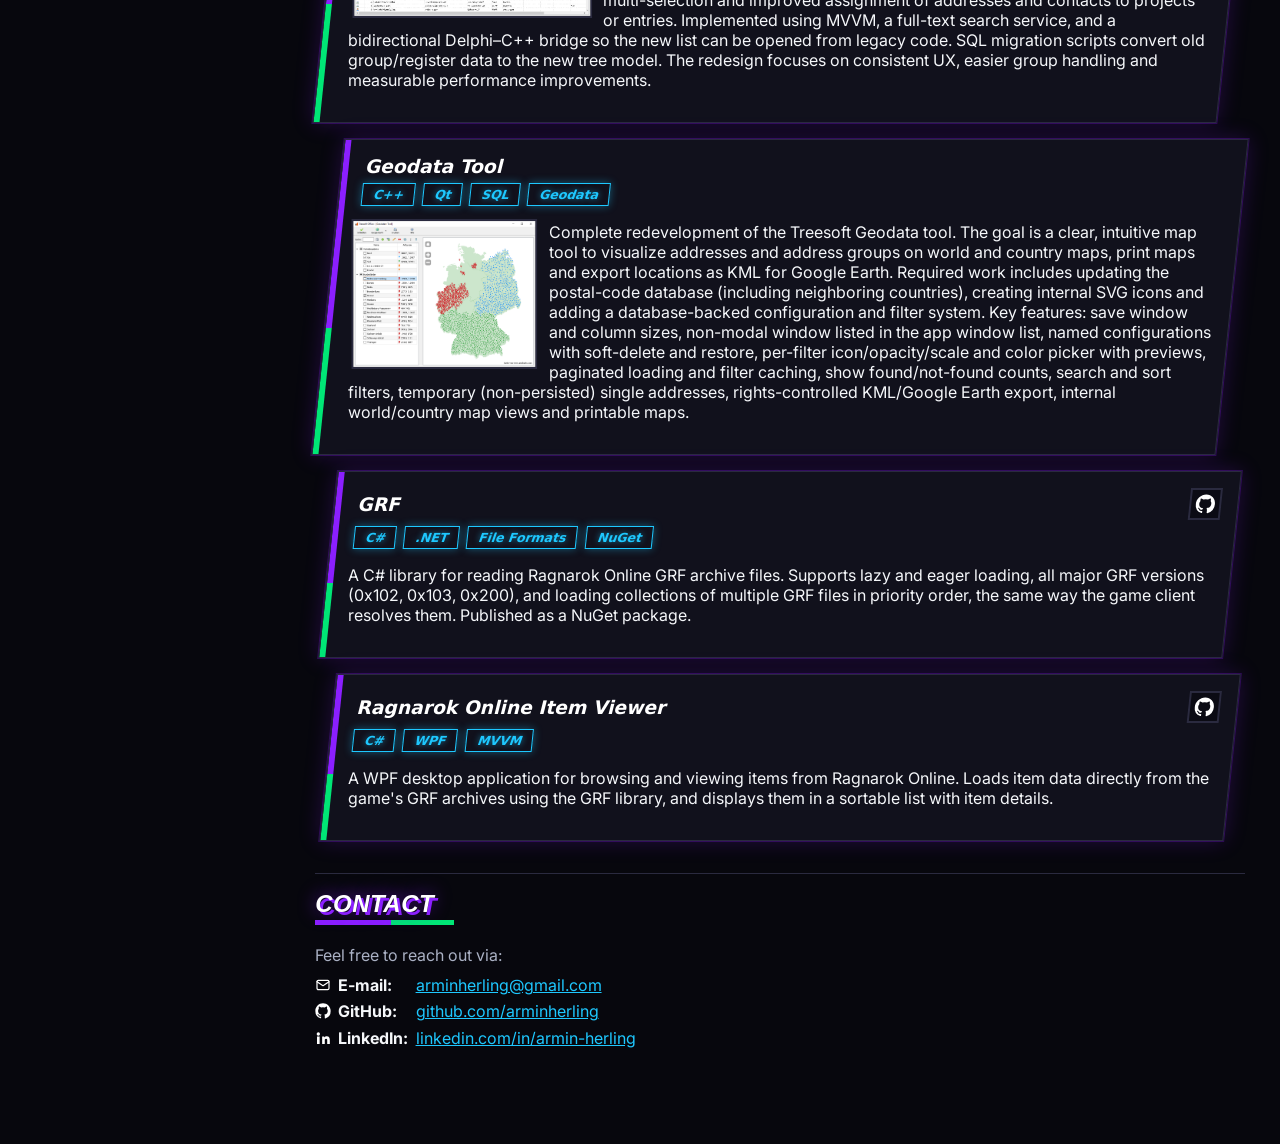
==== commit db0d4e05: "Updated Caracal compiler link" ====
--- a/resume/index.html
+++ b/resume/index.html
@@ -198,7 +198,7 @@
                 <div class="project-links">
                   <a
                     class="project-github-link"
-                    href="https://github.com/arminherling/Caracal"
+                    href="https://github.com/Caracal-Lang/Caracal"
                     target="_blank"
                     rel="noreferrer"
                     aria-label="Open Caracal on GitHub"
--- a/styles.css
+++ b/styles.css
@@ -76,6 +76,8 @@
 .sidebar {
   position: sticky;
   top: 0;
+  /* the fixed language switch inside stacks with the sidebar, keep both above the content */
+  z-index: 1100;
   align-self: start;
   height: 100vh;
   padding: 2rem 1.5rem;
